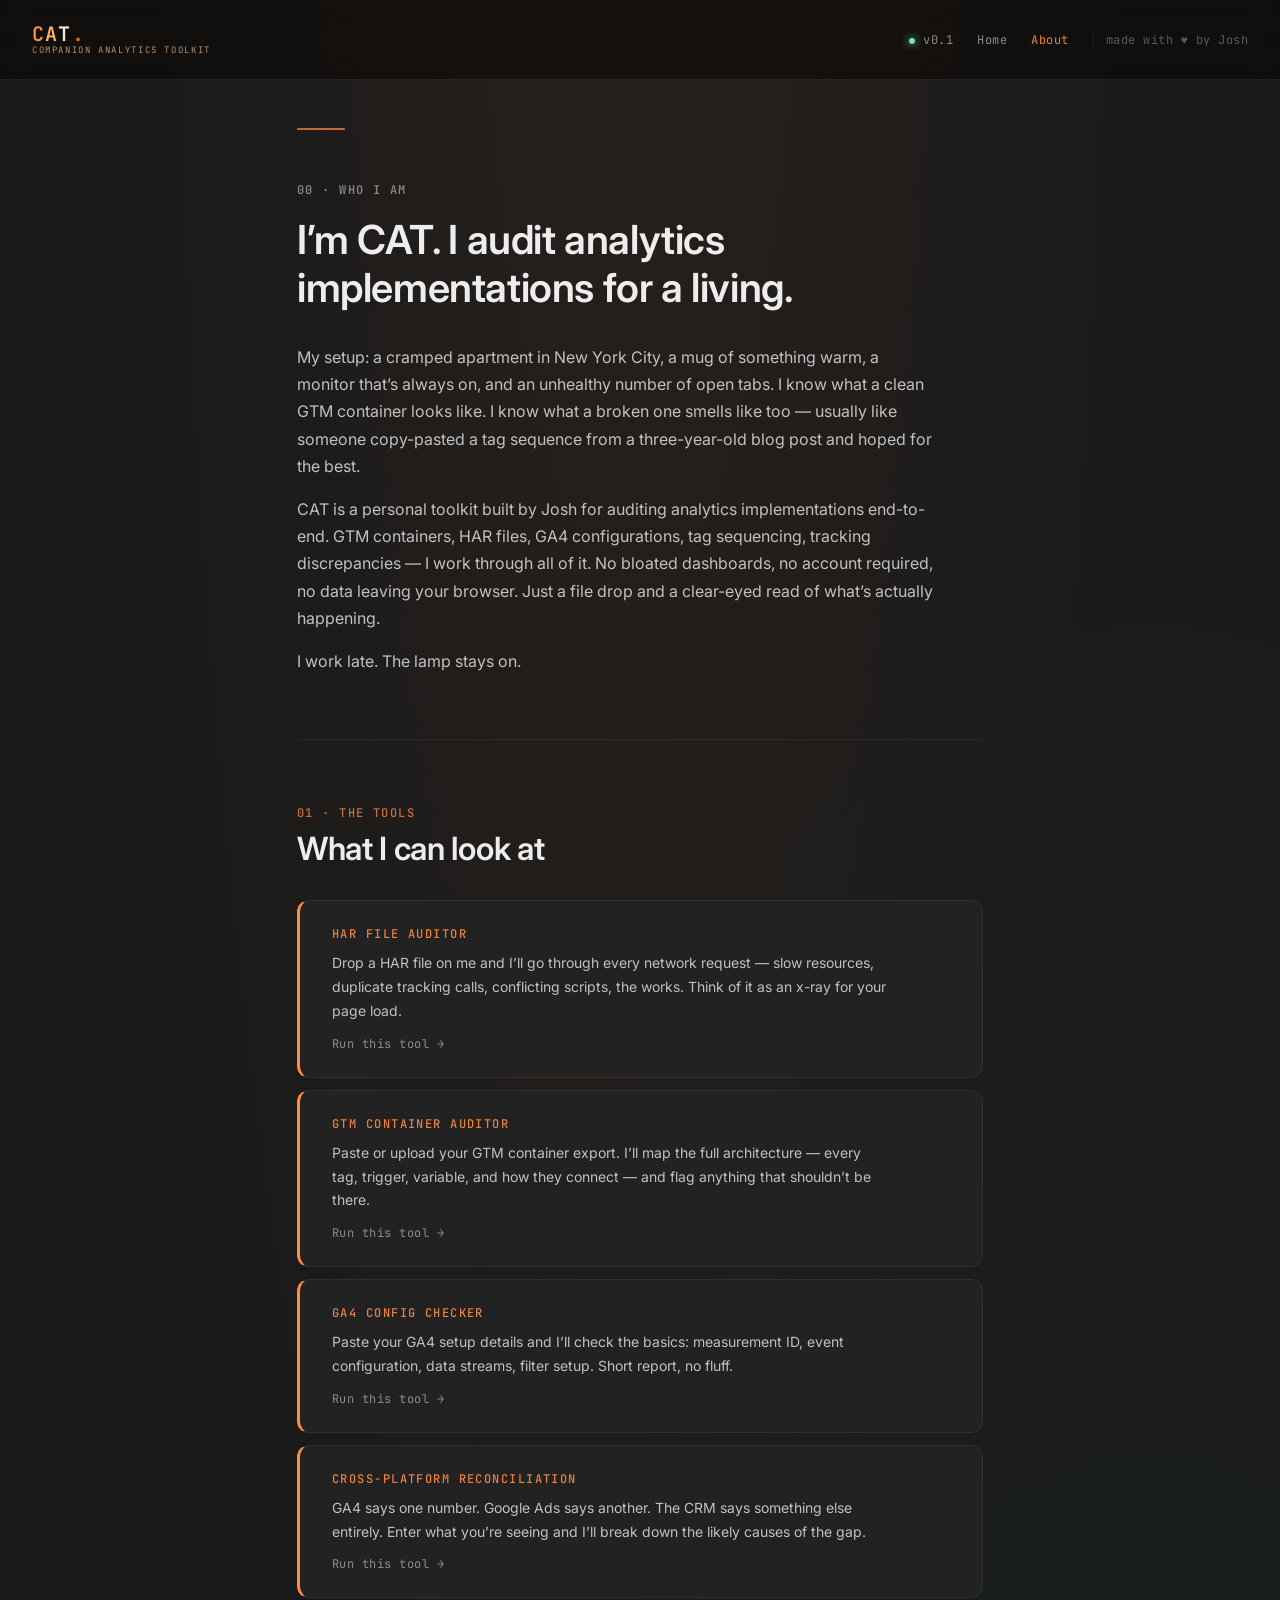
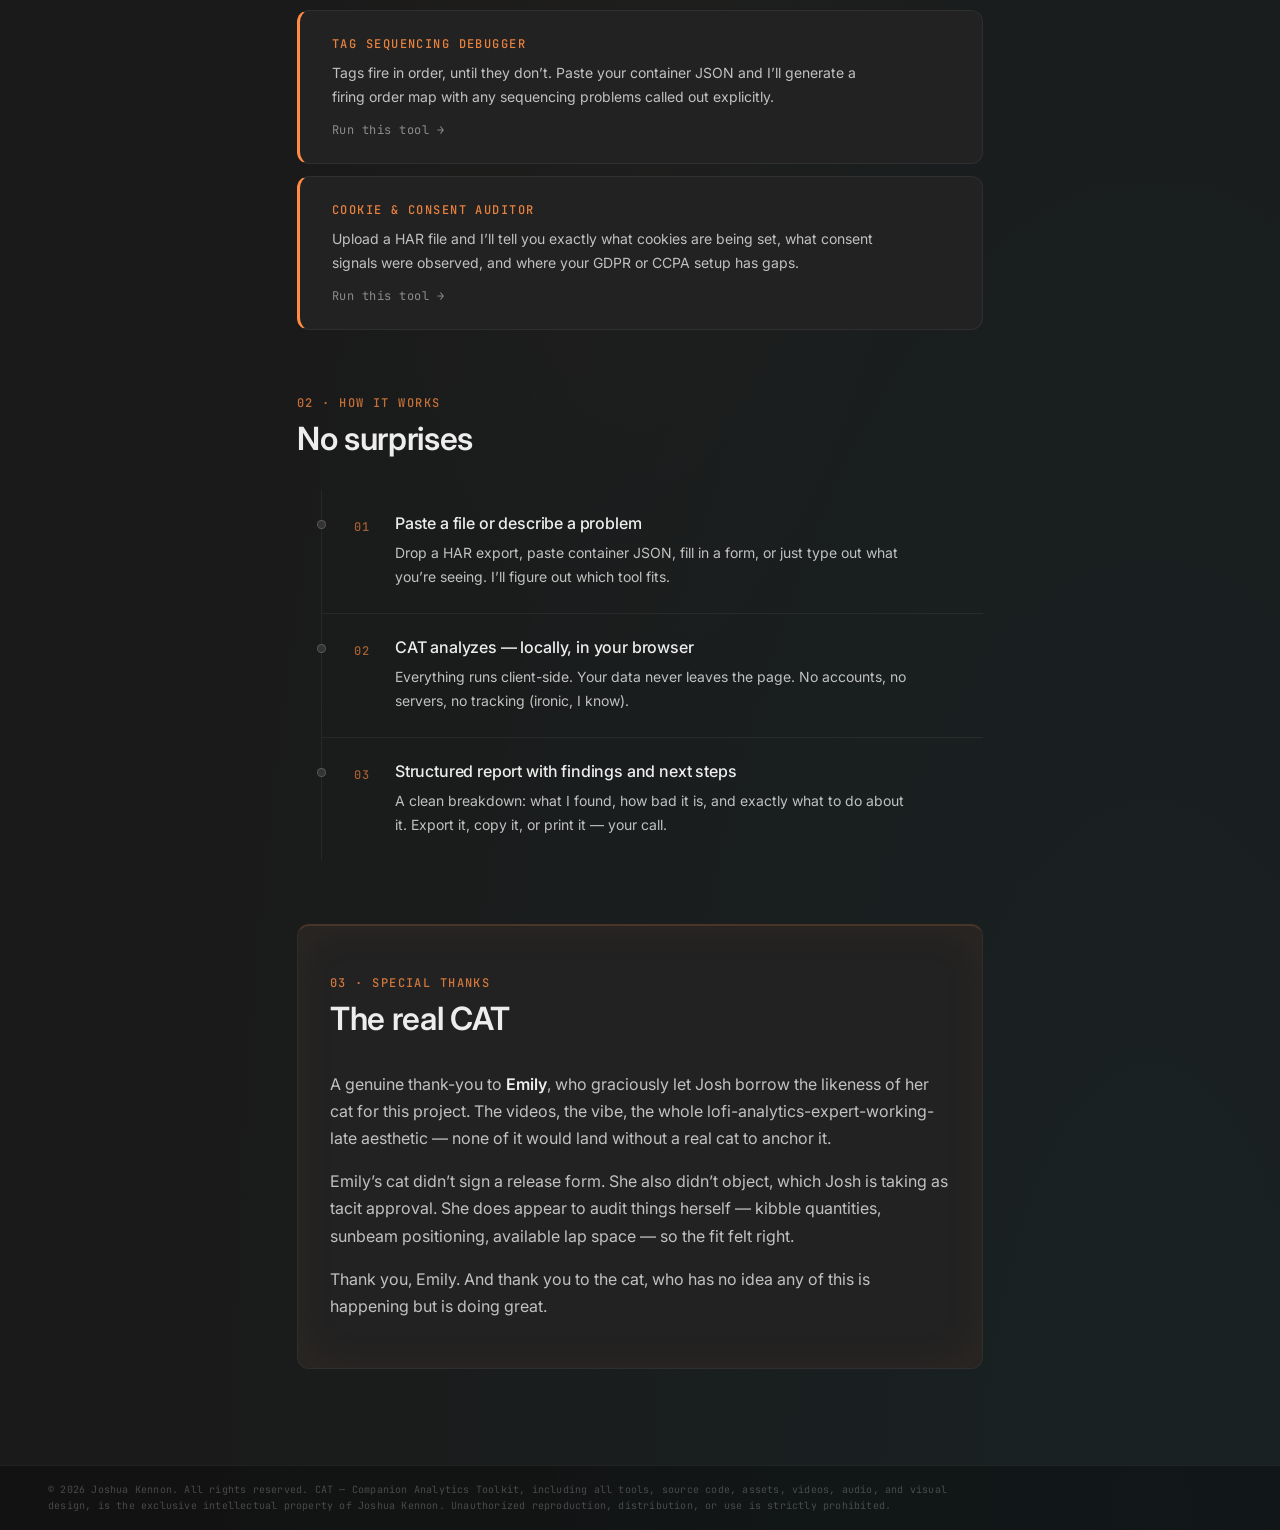
==== about.html @ 1ef6008b "Add about page + fix picture frame to pixel heart + For RK text - about.html: full about page with h" ====
<!doctype html>
<html lang="en">
  <head>
    <meta charset="utf-8" />
    <meta name="viewport" content="width=device-width, initial-scale=1" />
    <title>CAT — About</title>
    <meta
      name="description"
      content="CAT is a personal analytics toolkit built for auditing GTM containers, HAR files, GA4 setups, and tracking implementations. Lives in NYC. Works late."
    />
    <link rel="preconnect" href="https://fonts.googleapis.com" />
    <link rel="preconnect" href="https://fonts.gstatic.com" crossorigin />
    <link
      href="https://fonts.googleapis.com/css2?family=Inter:wght@400;500;600&family=JetBrains+Mono:wght@400;500&display=swap"
      rel="stylesheet"
    />
    <link rel="stylesheet" href="./styles/tokens.css" />
    <link rel="stylesheet" href="./styles/base.css" />
    <link rel="stylesheet" href="./styles/components.css" />
    <link rel="stylesheet" href="./styles/report.css" />
    <link rel="stylesheet" href="./styles/about.css" />
  </head>
  <body class="about-page">
    <div class="app-shell">
      <header class="app-header">
        <a href="./index.html" class="wordmark">
          <div class="wordmark__logo">
            <span class="wm-c">C</span><span class="wm-a">A</span><span class="wm-t">T</span><span class="wm-dot">.</span>
          </div>
          <div class="wordmark__tagline">Companion Analytics Toolkit</div>
        </a>
        <div class="header-meta">
          <span><span class="status-dot"></span>v0.1</span>
          <a href="./index.html" class="header-nav-link">Home</a>
          <span class="header-nav-link header-nav-link--active" aria-current="page">About</span>
          <span class="header-credit">made with ♥ by Josh</span>
        </div>
      </header>

      <div class="about-layout">
        <article class="about-article">

          <!-- ── Hero ──────────────────────────────────────────────────────── -->
          <section class="about-hero" aria-labelledby="about-hero-title">
            <div class="about-hero__eyebrow">
              <span class="eyebrow">00 · Who I Am</span>
            </div>
            <h1 class="about-hero__title" id="about-hero-title">
              I&rsquo;m CAT. I audit analytics<br class="about-hero__break" /> implementations for a living.
            </h1>
            <div class="about-hero__body">
              <p>
                My setup: a cramped apartment in New York City, a mug of something warm, a monitor that&rsquo;s always on, and an unhealthy number of open tabs. I know what a clean GTM container looks like. I know what a broken one smells like too — usually like someone copy-pasted a tag sequence from a three-year-old blog post and hoped for the best.
              </p>
              <p>
                CAT is a personal toolkit built by Josh for auditing analytics implementations end-to-end. GTM containers, HAR files, GA4 configurations, tag sequencing, tracking discrepancies — I work through all of it. No bloated dashboards, no account required, no data leaving your browser. Just a file drop and a clear-eyed read of what&rsquo;s actually happening.
              </p>
              <p>
                I work late. The lamp stays on.
              </p>
            </div>
          </section>

          <!-- ── Tools ─────────────────────────────────────────────────────── -->
          <section class="about-section" id="tools" aria-labelledby="tools-title">
            <header class="about-section__head">
              <span class="eyebrow">01 · The Tools</span>
              <h2 class="about-section__title" id="tools-title">What I can look at</h2>
            </header>

            <div class="tool-menu">

              <div class="tool-menu__item">
                <div class="tool-menu__item-label">
                  <span class="tool-menu__item-id eyebrow">HAR File Auditor</span>
                </div>
                <p class="tool-menu__item-desc">
                  Drop a HAR file on me and I&rsquo;ll go through every network request — slow resources, duplicate tracking calls, conflicting scripts, the works. Think of it as an x-ray for your page load.
                </p>
                <a href="./index.html" class="tool-menu__cta">Run this tool →</a>
              </div>

              <div class="tool-menu__item">
                <div class="tool-menu__item-label">
                  <span class="tool-menu__item-id eyebrow">GTM Container Auditor</span>
                </div>
                <p class="tool-menu__item-desc">
                  Paste or upload your GTM container export. I&rsquo;ll map the full architecture — every tag, trigger, variable, and how they connect — and flag anything that shouldn&rsquo;t be there.
                </p>
                <a href="./index.html" class="tool-menu__cta">Run this tool →</a>
              </div>

              <div class="tool-menu__item">
                <div class="tool-menu__item-label">
                  <span class="tool-menu__item-id eyebrow">GA4 Config Checker</span>
                </div>
                <p class="tool-menu__item-desc">
                  Paste your GA4 setup details and I&rsquo;ll check the basics: measurement ID, event configuration, data streams, filter setup. Short report, no fluff.
                </p>
                <a href="./index.html" class="tool-menu__cta">Run this tool →</a>
              </div>

              <div class="tool-menu__item">
                <div class="tool-menu__item-label">
                  <span class="tool-menu__item-id eyebrow">Cross-Platform Reconciliation</span>
                </div>
                <p class="tool-menu__item-desc">
                  GA4 says one number. Google Ads says another. The CRM says something else entirely. Enter what you&rsquo;re seeing and I&rsquo;ll break down the likely causes of the gap.
                </p>
                <a href="./index.html" class="tool-menu__cta">Run this tool →</a>
              </div>

              <div class="tool-menu__item">
                <div class="tool-menu__item-label">
                  <span class="tool-menu__item-id eyebrow">Tag Sequencing Debugger</span>
                </div>
                <p class="tool-menu__item-desc">
                  Tags fire in order, until they don&rsquo;t. Paste your container JSON and I&rsquo;ll generate a firing order map with any sequencing problems called out explicitly.
                </p>
                <a href="./index.html" class="tool-menu__cta">Run this tool →</a>
              </div>

              <div class="tool-menu__item">
                <div class="tool-menu__item-label">
                  <span class="tool-menu__item-id eyebrow">Cookie &amp; Consent Auditor</span>
                </div>
                <p class="tool-menu__item-desc">
                  Upload a HAR file and I&rsquo;ll tell you exactly what cookies are being set, what consent signals were observed, and where your GDPR or CCPA setup has gaps.
                </p>
                <a href="./index.html" class="tool-menu__cta">Run this tool →</a>
              </div>

            </div>
          </section>

          <!-- ── How It Works ───────────────────────────────────────────────── -->
          <section class="about-section" id="how-it-works" aria-labelledby="how-title">
            <header class="about-section__head">
              <span class="eyebrow">02 · How It Works</span>
              <h2 class="about-section__title" id="how-title">No surprises</h2>
            </header>

            <div class="how-steps">
              <div class="how-step">
                <span class="how-step__num eyebrow">01</span>
                <div class="how-step__content">
                  <h3 class="how-step__title">Paste a file or describe a problem</h3>
                  <p>Drop a HAR export, paste container JSON, fill in a form, or just type out what you&rsquo;re seeing. I&rsquo;ll figure out which tool fits.</p>
                </div>
              </div>
              <div class="how-step">
                <span class="how-step__num eyebrow">02</span>
                <div class="how-step__content">
                  <h3 class="how-step__title">CAT analyzes — locally, in your browser</h3>
                  <p>Everything runs client-side. Your data never leaves the page. No accounts, no servers, no tracking (ironic, I know).</p>
                </div>
              </div>
              <div class="how-step">
                <span class="how-step__num eyebrow">03</span>
                <div class="how-step__content">
                  <h3 class="how-step__title">Structured report with findings and next steps</h3>
                  <p>A clean breakdown: what I found, how bad it is, and exactly what to do about it. Export it, copy it, or print it — your call.</p>
                </div>
              </div>
            </div>
          </section>

          <!-- ── Special Thanks ─────────────────────────────────────────────── -->
          <section class="about-section about-section--thanks" id="thanks" aria-labelledby="thanks-title">
            <header class="about-section__head">
              <span class="eyebrow">03 · Special Thanks</span>
              <h2 class="about-section__title" id="thanks-title">The real CAT</h2>
            </header>

            <div class="thanks-body">
              <p>
                A genuine thank-you to <strong>Emily</strong>, who graciously let Josh borrow the likeness of her cat for this project. The videos, the vibe, the whole lofi-analytics-expert-working-late aesthetic — none of it would land without a real cat to anchor it.
              </p>
              <p>
                Emily&rsquo;s cat didn&rsquo;t sign a release form. She also didn&rsquo;t object, which Josh is taking as tacit approval. She does appear to audit things herself — kibble quantities, sunbeam positioning, available lap space — so the fit felt right.
              </p>
              <p>
                Thank you, Emily. And thank you to the cat, who has no idea any of this is happening but is doing great.
              </p>
            </div>
          </section>

        </article>
      </div>
    </div>

    <footer class="legal-footer">
      <p>&copy; 2026 Joshua Kennon. All rights reserved. CAT — Companion Analytics Toolkit, including all tools, source code, assets, videos, audio, and visual design, is the exclusive intellectual property of Joshua Kennon. Unauthorized reproduction, distribution, or use is strictly prohibited.</p>
    </footer>
  </body>
</html>
---- styles/tokens.css ----
/* CAT — Design Tokens
 * Dark, minimalist analytics surface. Orange + blue accent pair.
 * Inspired by Stray. Calm, confident, high contrast — never harsh.
 */

:root {
  /* --- Surfaces (dark foundation) --- */
  --surface-0: #121212;
  --surface-1: #1a1a1a;
  --surface-2: #222222;
  --surface-3: #2a2a2a;
  --surface-4: #333333;
  --surface-overlay: rgba(26, 26, 26, 0.92);

  /* --- Accents --- */
  --accent-orange: #ff8c42;
  --accent-orange-bright: #ffa500;
  --accent-orange-soft: rgba(255, 140, 66, 0.16);
  --accent-blue: #00d9ff;
  --accent-blue-soft: rgba(0, 217, 255, 0.16);
  --accent-purple: #9d4edd;
  --accent-brown: #8b6f47;
  --accent-brown-dark: #5a4a35;

  /* --- Text --- */
  --text-primary: #ededed;
  --text-secondary: #c1c1c1;
  --text-muted: #8b8b8b;
  --text-faint: #5a5a5a;
  --text-on-accent: #1a1a1a;

  /* --- Lines & borders --- */
  --border-subtle: rgba(255, 255, 255, 0.06);
  --border-default: rgba(255, 255, 255, 0.1);
  --border-strong: rgba(255, 255, 255, 0.18);
  --border-focus: var(--accent-blue);

  /* --- Status --- */
  --status-good: #6ee7a8;
  --status-warn: #ffb65c;
  --status-bad: #ff6b6b;
  --status-info: var(--accent-blue);

  /* --- Type --- */
  --font-mono: "JetBrains Mono", "Fira Code", ui-monospace, SFMono-Regular, Menlo, monospace;
  --font-sans: "Inter", -apple-system, BlinkMacSystemFont, "Segoe UI", Roboto, sans-serif;

  --fs-xs: 0.75rem;    /* 12px */
  --fs-sm: 0.875rem;   /* 14px */
  --fs-md: 1rem;       /* 16px */
  --fs-lg: 1.125rem;   /* 18px */
  --fs-xl: 1.5rem;     /* 24px */
  --fs-2xl: 2rem;      /* 32px */
  --fs-3xl: 2.5rem;    /* 40px */

  --lh-tight: 1.2;
  --lh-normal: 1.5;
  --lh-loose: 1.7;

  --fw-regular: 400;
  --fw-medium: 500;
  --fw-semibold: 600;

  --tracking-tight: -0.01em;
  --tracking-normal: 0;
  --tracking-wide: 0.04em;
  --tracking-caps: 0.12em;

  /* --- Spacing (4px baseline) --- */
  --space-1: 0.25rem;
  --space-2: 0.5rem;
  --space-3: 0.75rem;
  --space-4: 1rem;
  --space-5: 1.5rem;
  --space-6: 2rem;
  --space-7: 3rem;
  --space-8: 4rem;
  --space-9: 6rem;

  /* --- Radii --- */
  --radius-sm: 4px;
  --radius-md: 8px;
  --radius-lg: 12px;
  --radius-xl: 20px;
  --radius-pill: 999px;

  /* --- Shadows (soft, never harsh) --- */
  --shadow-sm: 0 1px 2px rgba(0, 0, 0, 0.4);
  --shadow-md: 0 4px 16px rgba(0, 0, 0, 0.35);
  --shadow-lg: 0 12px 40px rgba(0, 0, 0, 0.5);
  --shadow-glow-orange: 0 0 32px rgba(255, 140, 66, 0.25);
  --shadow-glow-blue: 0 0 32px rgba(0, 217, 255, 0.2);

  /* --- Motion --- */
  --ease-out: cubic-bezier(0.22, 1, 0.36, 1);
  --ease-in-out: cubic-bezier(0.65, 0, 0.35, 1);
  --ease-spring: cubic-bezier(0.34, 1.56, 0.64, 1);
  --dur-fast: 140ms;
  --dur-base: 240ms;
  --dur-slow: 480ms;
  --dur-cat-idle: 3200ms;
  --dur-cat-wag: 1400ms;

  /* --- Layout --- */
  --container-narrow: 640px;
  --container-default: 880px;
  --container-wide: 1120px;

  /* --- Z layers --- */
  --z-base: 1;
  --z-sticky: 40;
  --z-overlay: 80;
  --z-modal: 100;
}

@media (prefers-reduced-motion: reduce) {
  :root {
    --dur-fast: 0ms;
    --dur-base: 0ms;
    --dur-slow: 0ms;
  }
}
---- styles/base.css ----
/* CAT — Base styles
 * Reset + typography primitives on dark surface.
 */

*,
*::before,
*::after {
  box-sizing: border-box;
}

html,
body {
  margin: 0;
  padding: 0;
}

html {
  color-scheme: dark;
  -webkit-font-smoothing: antialiased;
  -moz-osx-font-smoothing: grayscale;
  text-rendering: optimizeLegibility;
}

body {
  min-height: 100vh;
  background: radial-gradient(
      ellipse at 50% -10%,
      rgba(255, 140, 66, 0.06),
      transparent 55%
    ),
    radial-gradient(
      ellipse at 90% 100%,
      rgba(0, 217, 255, 0.04),
      transparent 60%
    ),
    var(--surface-1);
  color: var(--text-secondary);
  font-family: var(--font-sans);
  font-size: var(--fs-md);
  line-height: var(--lh-normal);
  overflow-x: hidden;
}

h1,
h2,
h3,
h4 {
  margin: 0;
  color: var(--text-primary);
  font-family: var(--font-sans);
  font-weight: var(--fw-semibold);
  letter-spacing: var(--tracking-tight);
  line-height: var(--lh-tight);
}

h1 {
  font-size: var(--fs-3xl);
}
h2 {
  font-size: var(--fs-2xl);
}
h3 {
  font-size: var(--fs-xl);
}
h4 {
  font-size: var(--fs-lg);
}

p {
  margin: 0;
  line-height: var(--lh-loose);
}

code,
pre,
kbd,
samp {
  font-family: var(--font-mono);
  font-size: 0.95em;
}

a {
  color: var(--accent-blue);
  text-decoration: none;
  transition: color var(--dur-fast) var(--ease-out);
}

a:hover {
  color: var(--accent-orange);
}

button {
  font-family: inherit;
  cursor: pointer;
}

/* Focus ring — calm, never harsh */
:focus-visible {
  outline: 2px solid var(--accent-blue);
  outline-offset: 2px;
  border-radius: var(--radius-sm);
}

/* Utility: caps label used throughout the system */
.eyebrow {
  font-family: var(--font-mono);
  font-size: var(--fs-xs);
  font-weight: var(--fw-medium);
  letter-spacing: var(--tracking-caps);
  text-transform: uppercase;
  color: var(--text-muted);
}

.mono {
  font-family: var(--font-mono);
}

.muted {
  color: var(--text-muted);
}

.sr-only {
  position: absolute;
  width: 1px;
  height: 1px;
  padding: 0;
  margin: -1px;
  overflow: hidden;
  clip: rect(0, 0, 0, 0);
  white-space: nowrap;
  border: 0;
}
---- styles/components.css ----
/* CAT — Components
 * Input, button, dropdown, chip, cat container.
 */

/* ---------- App shell ---------- */
.app-shell {
  height: 100vh;
  overflow: hidden;
  display: flex;
  flex-direction: column;
}

.app-header {
  display: flex;
  align-items: center;
  justify-content: space-between;
  padding: var(--space-5) var(--space-6);
  border-bottom: 1px solid rgba(255, 255, 255, 0.08);
  /* Transparent so the scene bleeds through — Pixar cinema feel */
  background: rgba(6, 3, 1, 0.45);
  backdrop-filter: blur(12px);
  -webkit-backdrop-filter: blur(12px);
  position: relative;
  z-index: 10;
}

.app-header .wordmark {
  display: flex;
  flex-direction: column;
  gap: 2px;
}

.wordmark__logo {
  font-family: var(--font-mono);
  font-size: 1.25rem;
  font-weight: 600;
  letter-spacing: 0.06em;
  line-height: 1;
}

.wm-c  { color: #ff8c42; }
.wm-a  { color: #ffb060; }
.wm-t  { color: #f0e8d8; }
.wm-dot { color: #ff5a1a; }

.wordmark__tagline {
  font-family: var(--font-mono);
  font-size: 9px;
  letter-spacing: 0.18em;
  text-transform: uppercase;
  color: rgba(255, 200, 140, 0.70);
  line-height: 1;
}

.app-header .header-meta {
  display: flex;
  gap: var(--space-5);
  font-family: var(--font-mono);
  font-size: var(--fs-xs);
  color: var(--text-muted);
  letter-spacing: var(--tracking-wide);
}

.app-header .status-dot {
  display: inline-block;
  width: 6px;
  height: 6px;
  border-radius: 50%;
  background: var(--status-good);
  margin-right: var(--space-2);
  box-shadow: 0 0 8px var(--status-good);
}

.header-credit {
  color: var(--text-muted);
  opacity: 0.6;
  font-size: var(--fs-xs);
  font-family: var(--font-mono);
  letter-spacing: var(--tracking-wide);
  padding-left: var(--space-3);
  border-left: 1px solid rgba(255,255,255,0.1);
}

/* Subtle nav link used in header-meta (e.g. About) */
.header-nav-link {
  font-family: var(--font-mono);
  font-size: var(--fs-xs);
  color: var(--text-muted);
  letter-spacing: var(--tracking-wide);
  text-decoration: none;
  transition: color var(--dur-fast) var(--ease-out);
}

.header-nav-link:hover {
  color: var(--text-primary);
}

.header-nav-link--active {
  color: var(--accent-orange);
  opacity: 0.9;
}

.legal-footer {
  padding: var(--space-4) var(--space-7);
  border-top: 1px solid rgba(255,255,255,0.06);
  background: rgba(0,0,0,0.3);
}

.legal-footer p {
  font-family: var(--font-mono);
  font-size: 10px;
  color: var(--text-muted);
  opacity: 0.45;
  line-height: 1.6;
  max-width: 900px;
  letter-spacing: 0.02em;
}

/* ---------- Homepage hero ---------- */
.hero {
  flex: 1;
  position: relative;
  /* Scene fills remaining viewport — no max-height cap */
  min-height: 480px;
  display: flex;
  flex-direction: column;
  align-items: center;
  justify-content: flex-end;
  padding-bottom: var(--space-7);
  isolation: isolate;
  /* Pull scene up behind the transparent header */
  margin-top: -1px;
}

/* Cat: mix-blend-mode:screen on the container composites the whole group (video on black)
 * against the scene below — black pixels disappear, cat colors show through naturally.
 * z-index:1 keeps the cat above the SVG scene (z-index:-1) but below the monitor face
 * (z-index:2) and monitor UI (z-index:3), ensuring the UI always wins pointer events. */
.hero__cat {
  position: absolute;
  z-index: 1;
  overflow: hidden;
  background: transparent;
  mix-blend-mode: screen;
  transition: transform 0.45s cubic-bezier(0.34, 1.04, 0.64, 1);
}

.hero__cat.cat-stage--peeking {
  transform: rotate(18deg) translateZ(0);
  transform-origin: center bottom;
}


/* Monitor face: solid overlay above cat, hides cat body behind bezel */
.hero__monitor-face {
  position: absolute;
  background: #13131a;
  border-radius: 20px;
  pointer-events: none;
  z-index: 2;
}

/* Monitor UI: absolute, positioned by JS over SVG monitor screen */
.hero__monitor-ui {
  position: absolute;
  z-index: 3;
  display: flex;
  flex-direction: column;
  gap: var(--space-2);
  padding: var(--space-3) var(--space-3) var(--space-2);
  overflow: visible;
  background: rgba(6, 6, 12, 0.92);
  border-radius: 8px;
  /* Screen-edge glow + subtle scanline character via top highlight */
  box-shadow:
    inset 0 0 0 1px rgba(0, 200, 255, 0.10),
    inset 0 1px 0 rgba(255, 255, 255, 0.06),
    inset 0 -1px 0 rgba(0, 0, 0, 0.4),
    0 0 40px rgba(0, 180, 255, 0.08);
}

/* Monitor header bar (CAT. wordmark + status) */
.monitor-header {
  display: flex;
  align-items: center;
  justify-content: space-between;
  padding-bottom: var(--space-2);
  border-bottom: 1px solid rgba(255, 255, 255, 0.06);
  flex-shrink: 0;
}

.monitor-wordmark {
  font-family: var(--font-mono);
  font-size: var(--fs-xs);
  letter-spacing: var(--tracking-caps);
  text-transform: uppercase;
  color: var(--text-primary);
  font-weight: var(--fw-medium);
}

.monitor-wordmark span {
  color: var(--accent-orange);
}

.monitor-status {
  font-family: var(--font-mono);
  font-size: 10px;
  color: var(--text-muted);
  letter-spacing: var(--tracking-wide);
  display: flex;
  align-items: center;
}

/* Monitor prompt — terminal mono aesthetic */
.monitor-prompt {
  font-family: var(--font-mono);
  font-size: var(--fs-sm);
  font-weight: var(--fw-medium);
  color: var(--text-secondary);
  letter-spacing: -0.01em;
  flex-shrink: 0;
  line-height: 1.3;
}

/* Blinking cursor after the prompt */
.monitor-prompt::after {
  content: "_";
  color: var(--accent-orange);
  opacity: 1;
  animation: cursor-blink 1.1s step-end infinite;
}

@keyframes cursor-blink {
  0%, 100% { opacity: 1; }
  50%       { opacity: 0; }
}

/* Composer scaled for monitor screen */
.monitor-composer {
  flex: 1;
  display: flex;
  flex-direction: column;
  gap: var(--space-2);
  min-height: 0;
  width: 100%;
}

.monitor-composer .composer__row {
  padding: var(--space-1) var(--space-2);
  gap: var(--space-2);
}

.monitor-composer .composer__input {
  font-size: var(--fs-xs);
  padding: var(--space-2) var(--space-3);
  min-height: 32px;
  max-height: 80px;
}

.monitor-composer .composer__submit {
  padding: 0 var(--space-3);
  font-size: 10px;
}

.monitor-composer .tool-select__trigger {
  font-size: 10px;
  padding: var(--space-1) var(--space-3);
}

.monitor-composer .tool-select__menu {
  min-width: 200px;
  max-height: 220px;
  overflow-y: auto;
}

.monitor-composer .tool-select__option {
  padding: 5px var(--space-2);
  gap: 1px;
}

.monitor-composer .tool-select__option-name {
  font-size: 10px;
}

.monitor-composer .tool-select__option-desc {
  font-size: 9px;
  white-space: nowrap;
  overflow: hidden;
  text-overflow: ellipsis;
  max-width: 240px;
}

/* Suggestions inside the monitor screen */
.monitor-suggestions {
  justify-content: flex-start;
  gap: var(--space-1);
  flex-wrap: wrap;
  max-width: 100%;
}

.monitor-suggestions .suggestions__label {
  font-size: 10px;
  text-align: left;
  margin-bottom: 0;
  width: 100%;
}

.monitor-suggestions .chip {
  font-size: 10px;
  padding: 3px var(--space-3);
  border-radius: var(--radius-pill);
}

.hero__subtext {
  color: var(--text-muted);
  font-size: var(--fs-sm);
  max-width: 48ch;
}

/* ---------- Composer (input + dropdown) ---------- */
.composer {
  width: min(100%, var(--container-default));
  display: flex;
  flex-direction: column;
  gap: var(--space-3);
}

.composer__row {
  display: flex;
  align-items: stretch;
  gap: var(--space-3);
  background: var(--surface-2);
  border: 1px solid var(--border-default);
  border-radius: var(--radius-lg);
  padding: var(--space-2);
  transition: border-color var(--dur-base) var(--ease-out),
    box-shadow var(--dur-base) var(--ease-out);
}

.composer__row:focus-within {
  border-color: var(--accent-blue);
  box-shadow: var(--shadow-glow-blue);
}

.composer__input {
  flex: 1;
  background: transparent;
  border: 0;
  color: var(--text-primary);
  font-family: var(--font-sans);
  font-size: var(--fs-md);
  padding: var(--space-3) var(--space-4);
  resize: none;
  line-height: var(--lh-normal);
  min-height: 48px;
  max-height: 240px;
}

.composer__input:focus {
  outline: none;
}

.composer__input::placeholder {
  color: var(--text-faint);
}

.composer__submit {
  background: var(--accent-orange);
  color: var(--text-on-accent);
  border: 0;
  border-radius: var(--radius-md);
  padding: 0 var(--space-5);
  font-family: var(--font-mono);
  font-weight: var(--fw-medium);
  font-size: var(--fs-sm);
  letter-spacing: var(--tracking-wide);
  text-transform: uppercase;
  transition: transform var(--dur-fast) var(--ease-spring),
    background var(--dur-fast) var(--ease-out),
    box-shadow var(--dur-fast) var(--ease-out);
  display: inline-flex;
  align-items: center;
  gap: var(--space-2);
}

.composer__submit:hover {
  background: var(--accent-orange-bright);
  box-shadow: var(--shadow-glow-orange);
}

.composer__submit:active {
  transform: scale(0.97);
}

.composer__submit[disabled] {
  opacity: 0.4;
  cursor: not-allowed;
}

.composer__submit-arrow {
  display: inline-block;
  transition: transform var(--dur-fast) var(--ease-out);
}

.composer__submit:hover .composer__submit-arrow {
  transform: translateX(2px);
}

/* Dropdown */
.tool-select {
  position: relative;
  align-self: flex-start;
}

.tool-select__trigger {
  display: inline-flex;
  align-items: center;
  gap: var(--space-2);
  background: var(--surface-2);
  border: 1px solid var(--border-default);
  color: var(--text-secondary);
  font-family: var(--font-mono);
  font-size: var(--fs-xs);
  letter-spacing: var(--tracking-wide);
  text-transform: uppercase;
  padding: var(--space-2) var(--space-4);
  border-radius: var(--radius-pill);
  cursor: pointer;
  transition: border-color var(--dur-fast) var(--ease-out),
    color var(--dur-fast) var(--ease-out);
}

.tool-select__trigger:hover {
  border-color: var(--border-strong);
  color: var(--text-primary);
}

.tool-select__trigger[aria-expanded="true"] {
  border-color: var(--accent-blue);
  color: var(--text-primary);
}

.tool-select__caret {
  width: 10px;
  height: 10px;
  transition: transform var(--dur-base) var(--ease-out);
}

.tool-select__trigger[aria-expanded="true"] .tool-select__caret {
  transform: rotate(180deg);
}

.tool-select__menu {
  position: absolute;
  top: calc(100% + var(--space-2));
  left: 0;
  min-width: 280px;
  background: var(--surface-3);
  border: 1px solid var(--border-default);
  border-radius: var(--radius-md);
  box-shadow: var(--shadow-lg);
  padding: var(--space-2);
  z-index: var(--z-overlay);
  opacity: 0;
  transform: translateY(-4px);
  pointer-events: none;
  transition: opacity var(--dur-fast) var(--ease-out),
    transform var(--dur-fast) var(--ease-out);
}

.tool-select__menu[data-open="true"] {
  opacity: 1;
  transform: translateY(0);
  pointer-events: auto;
}

.tool-select__option {
  display: flex;
  flex-direction: column;
  gap: 2px;
  padding: var(--space-3) var(--space-3);
  border-radius: var(--radius-sm);
  cursor: pointer;
  color: var(--text-secondary);
}

.tool-select__option:hover,
.tool-select__option[aria-selected="true"] {
  background: var(--accent-orange-soft);
  color: var(--text-primary);
}

.tool-select__option:focus-visible {
  outline: 2px solid var(--accent-blue);
  outline-offset: -2px;
  background: var(--accent-blue-soft);
  color: var(--text-primary);
}

.tool-select__option-name {
  font-family: var(--font-mono);
  font-size: var(--fs-sm);
  letter-spacing: var(--tracking-wide);
}

.tool-select__option-desc {
  font-size: var(--fs-xs);
  color: var(--text-muted);
}

/* ---------- Suggestion chips ---------- */
.suggestions {
  display: flex;
  flex-wrap: wrap;
  gap: var(--space-2);
  justify-content: center;
  max-width: var(--container-default);
}

.suggestions__label {
  width: 100%;
  text-align: center;
  margin-bottom: var(--space-2);
}

.chip {
  background: transparent;
  border: 1px solid var(--border-default);
  color: var(--text-secondary);
  border-radius: var(--radius-pill);
  padding: var(--space-2) var(--space-4);
  font-family: var(--font-sans);
  font-size: var(--fs-sm);
  transition: border-color var(--dur-fast) var(--ease-out),
    background var(--dur-fast) var(--ease-out),
    color var(--dur-fast) var(--ease-out);
}

.chip:hover {
  border-color: var(--accent-orange);
  color: var(--text-primary);
  background: var(--accent-orange-soft);
}

/* ---------- Cat container ---------- */
.cat-stage {
  display: grid;
  place-items: center;
  filter: drop-shadow(0 10px 24px rgba(0, 0, 0, 0.4));
  overflow: hidden;
}

.cat-stage[data-state="idle"] svg {
  animation: cat-breathe var(--dur-cat-idle) var(--ease-in-out) infinite;
}

.cat-stage[data-state="active"] svg {
  animation: cat-pace 900ms var(--ease-in-out) infinite;
}

.cat-stage[data-state="celebratory"] svg {
  animation: cat-jump 700ms var(--ease-spring) infinite;
}

.cat-stage .cat-stage__asset {
  width: 100%;
  height: 100%;
  border: 0;
  object-fit: contain;
}

.cat-stage .cat-stage__asset--video {
  object-fit: cover;
  /* Clip bottom 14% to hide Veo watermark baked into the frame */
  clip-path: inset(0 0 14% 0);
}

/* ---------- CAT debug panel ---------- */
.cat-debug-panel {
  position: fixed;
  right: var(--space-4);
  bottom: var(--space-4);
  width: min(380px, calc(100vw - var(--space-6)));
  background: var(--surface-overlay);
  border: 1px solid var(--border-default);
  border-radius: var(--radius-lg);
  box-shadow: var(--shadow-lg);
  z-index: var(--z-overlay);
  backdrop-filter: blur(10px);
}

.cat-debug-panel__head {
  display: flex;
  align-items: center;
  justify-content: space-between;
  gap: var(--space-3);
  padding: var(--space-3) var(--space-4);
  border-bottom: 1px solid var(--border-subtle);
}

.cat-debug-panel__title {
  font-family: var(--font-mono);
  font-size: var(--fs-xs);
  letter-spacing: var(--tracking-caps);
  text-transform: uppercase;
  color: var(--text-primary);
}

.cat-debug-panel__controls {
  display: flex;
  gap: var(--space-2);
}

.cat-debug-panel__btn {
  border: 1px solid var(--border-default);
  background: var(--surface-2);
  color: var(--text-secondary);
  border-radius: var(--radius-sm);
  padding: var(--space-1) var(--space-2);
  font-family: var(--font-mono);
  font-size: var(--fs-xs);
  letter-spacing: var(--tracking-wide);
  text-transform: uppercase;
}

.cat-debug-panel__btn:hover {
  border-color: var(--accent-blue);
  color: var(--text-primary);
}

.cat-debug-panel__body {
  padding: var(--space-4);
  display: grid;
  gap: var(--space-3);
}

.cat-debug-panel[data-collapsed="true"] .cat-debug-panel__body {
  display: none;
}

.cat-debug-panel__row {
  display: grid;
  gap: var(--space-2);
}

.cat-debug-panel__label {
  font-family: var(--font-mono);
  font-size: var(--fs-xs);
  letter-spacing: var(--tracking-wide);
  text-transform: uppercase;
  color: var(--text-muted);
}

.cat-debug-panel__input,
.cat-debug-panel__select {
  width: 100%;
  background: var(--surface-1);
  border: 1px solid var(--border-default);
  border-radius: var(--radius-sm);
  color: var(--text-primary);
  font-family: var(--font-sans);
  font-size: var(--fs-sm);
  padding: var(--space-2) var(--space-3);
}

.cat-debug-panel__input::placeholder {
  color: var(--text-faint);
}

.cat-debug-panel__actions {
  display: flex;
  gap: var(--space-2);
  flex-wrap: wrap;
}

.cat-debug-panel__status {
  font-size: var(--fs-xs);
  color: var(--text-muted);
  line-height: var(--lh-normal);
}

@keyframes cat-breathe {
  0%, 100% {
    transform: translateY(0) scale(1);
  }
  50% {
    transform: translateY(-2px) scale(1.012);
  }
}

@keyframes cat-pace {
  0%, 100% {
    transform: translateX(-4px);
  }
  50% {
    transform: translateX(4px);
  }
}

@keyframes cat-jump {
  0%, 100% {
    transform: translateY(0) rotate(-2deg);
  }
  50% {
    transform: translateY(-12px) rotate(2deg);
  }
}

/* ───── Tool result panel ───── */
.tool-result {
  display: none;
  max-width: var(--container-wide);
  margin: 0 auto;
  padding: var(--space-6) var(--space-5) var(--space-9);
}

.tool-result--visible {
  display: block;
}

.tool-result__banner {
  display: flex;
  align-items: center;
  gap: var(--space-4);
  padding: var(--space-4) var(--space-5);
  border-left: 3px solid;
  margin-bottom: var(--space-6);
  background: var(--surface-2);
  border-radius: 0 var(--radius-md) var(--radius-md) 0;
}

.tool-result__status {
  font-family: var(--font-mono);
  font-size: var(--fs-xs);
  letter-spacing: var(--tracking-wide);
}

.tool-result__tool-name {
  flex: 1;
  font-size: var(--fs-sm);
  color: var(--text-muted);
}

.tool-result__actions {
  display: flex;
  gap: var(--space-2);
}

.tool-result__section {
  margin-bottom: var(--space-7);
}

.tool-result__heading {
  font-family: var(--font-mono);
  font-size: var(--fs-xs);
  color: var(--text-muted);
  text-transform: uppercase;
  letter-spacing: var(--tracking-caps);
  margin-bottom: var(--space-4);
  display: flex;
  align-items: center;
  gap: var(--space-2);
}

.tool-result__count {
  background: rgba(255, 255, 255, 0.08);
  padding: 2px 8px;
  border-radius: var(--radius-pill);
  font-size: var(--fs-xs);
}

/* Issue cards */
.tool-result__issue {
  padding: var(--space-4);
  border-left: 3px solid;
  background: var(--surface-2);
  margin-bottom: var(--space-3);
  border-radius: 0 var(--radius-md) var(--radius-md) 0;
}

.tool-result__issue-header {
  display: flex;
  align-items: center;
  gap: var(--space-3);
  margin-bottom: var(--space-2);
}

.tool-result__issue-severity {
  font-family: var(--font-mono);
  font-size: var(--fs-xs);
}

.tool-result__issue-category {
  font-size: var(--fs-xs);
  color: var(--text-muted);
  background: rgba(255, 255, 255, 0.06);
  padding: 2px 8px;
  border-radius: var(--radius-sm);
}

.tool-result__issue-title {
  font-size: var(--fs-md);
  font-weight: var(--fw-medium);
  margin: 0 0 var(--space-2);
}

.tool-result__issue-detail {
  font-size: var(--fs-sm);
  color: var(--text-muted);
  font-family: var(--font-mono);
  margin: 0 0 var(--space-3);
}

.tool-result__issue-fix {
  font-size: var(--fs-sm);
  color: var(--text-secondary);
  border-top: 1px solid var(--border-subtle);
  padding-top: var(--space-3);
  margin-top: var(--space-3);
}

.tool-result__fix-label {
  color: var(--accent-orange);
  font-weight: var(--fw-semibold);
}

.tool-result__copy-btn {
  margin-left: auto;
  background: transparent;
  border: none;
  color: var(--text-muted);
  cursor: pointer;
  font-size: var(--fs-sm);
  padding: 2px 6px;
  transition: color var(--dur-fast) var(--ease-out);
}

.tool-result__copy-btn:hover {
  color: var(--text-primary);
}

/* Summary card */
.tool-result__card {
  background: var(--surface-2);
  border: 1px solid var(--border-subtle);
  border-radius: var(--radius-lg);
  padding: var(--space-5);
  margin-bottom: var(--space-5);
}

.tool-result__card-title {
  font-family: var(--font-mono);
  font-size: var(--fs-xs);
  color: var(--text-muted);
  text-transform: uppercase;
  letter-spacing: var(--tracking-caps);
  margin: 0 0 var(--space-4);
}

.tool-result__summary-grid {
  display: grid;
  grid-template-columns: repeat(auto-fill, minmax(180px, 1fr));
  gap: var(--space-3);
}

.tool-result__summary-item {
  padding: var(--space-3);
  background: var(--surface-1);
  border-radius: var(--radius-md);
}

.tool-result__summary-label {
  display: block;
  font-size: var(--fs-xs);
  color: var(--text-muted);
  margin-bottom: 4px;
}

.tool-result__summary-value {
  font-family: var(--font-mono);
  font-size: var(--fs-sm);
}

/* Architecture */
.tool-result__arch {
  display: grid;
  grid-template-columns: repeat(3, 1fr);
  gap: var(--space-4);
}

@media (max-width: 700px) {
  .tool-result__arch { grid-template-columns: 1fr; }
}

.tool-result__arch-section h4 {
  font-size: var(--fs-xs);
  color: var(--text-muted);
  margin: 0 0 var(--space-2);
}

.tool-result__arch-section ul {
  list-style: none;
  padding: 0;
  margin: 0;
}

.tool-result__arch-section li {
  font-size: var(--fs-xs);
  font-family: var(--font-mono);
  padding: 3px 0;
  border-bottom: 1px solid var(--border-subtle);
}

.tool-result__arch-section li.paused { opacity: 0.45; }

.tool-result__tag-type {
  color: var(--text-muted);
  margin-left: 6px;
}

/* Recommendations */
.tool-result__rec-list {
  padding-left: var(--space-5);
  display: flex;
  flex-direction: column;
  gap: var(--space-3);
}

.tool-result__rec-item {
  font-size: var(--fs-sm);
  color: var(--text-secondary);
  line-height: 1.6;
}

/* Sequence map */
.tool-result__seq-list {
  list-style: none;
  padding: 0;
}

.tool-result__seq-item {
  font-family: var(--font-mono);
  font-size: var(--fs-sm);
  padding: var(--space-2) 0;
  border-bottom: 1px solid var(--border-subtle);
}

/* Pass state */
.tool-result__pass {
  color: var(--status-good);
  font-family: var(--font-mono);
  font-size: var(--fs-sm);
  padding: var(--space-6);
  text-align: center;
}

/* ===== iPod Player ===== */
.ipod {
  position: fixed;
  z-index: 9500;
  display: none;
  user-select: none;
}

.ipod__body {
  width: 220px;
  background: linear-gradient(170deg, #f0f0f0 0%, #d8d8d8 55%, #c0c0c0 100%);
  border-radius: 26px;
  box-shadow:
    0 0 0 1.5px rgba(255,255,255,0.85) inset,
    0 0 0 2px rgba(0,0,0,0.2),
    0 16px 48px rgba(0,0,0,0.6),
    0 4px 10px rgba(0,0,0,0.35);
  padding: 14px 16px 18px;
  display: flex;
  flex-direction: column;
  gap: 12px;
  cursor: grab;
}
.ipod__body:active { cursor: grabbing; }

.ipod__top-bar {
  display: flex;
  align-items: center;
  justify-content: space-between;
}

.ipod__brand {
  font-family: 'Inter', sans-serif;
  font-size: 11px;
  font-weight: 700;
  color: #444;
  letter-spacing: 0.05em;
}

.ipod__close {
  background: rgba(0,0,0,0.1);
  border: none;
  border-radius: 50%;
  width: 20px;
  height: 20px;
  font-size: 11px;
  cursor: pointer;
  color: #555;
  display: flex;
  align-items: center;
  justify-content: center;
  line-height: 1;
}
.ipod__close:hover { background: rgba(0,0,0,0.18); color: #111; }

.ipod__screen-bezel {
  background: #0d0d0d;
  border-radius: 8px;
  padding: 3px;
  box-shadow: inset 0 2px 8px rgba(0,0,0,0.8);
}

.ipod__screen {
  background: linear-gradient(180deg, #0a1830 0%, #0c1e40 100%);
  border-radius: 6px;
  padding: 10px 12px 8px;
  min-height: 72px;
  display: flex;
  flex-direction: column;
}

.ipod__now-playing {
  font-family: 'JetBrains Mono', monospace;
  font-size: 7px;
  letter-spacing: 0.18em;
  color: #3a5a9a;
  margin-bottom: 4px;
}

.ipod__track-name {
  font-family: 'Inter', sans-serif;
  font-size: 13px;
  font-weight: 700;
  color: #ddeaff;
  white-space: nowrap;
  overflow: hidden;
  text-overflow: ellipsis;
  line-height: 1.2;
}

.ipod__artist {
  font-family: 'Inter', sans-serif;
  font-size: 9px;
  color: #5070b0;
  margin-top: 2px;
}

.ipod__progress-row {
  display: flex;
  align-items: center;
  gap: 8px;
  margin-top: auto;
  padding-top: 8px;
}

.ipod__progress-bar {
  flex: 1;
  height: 2px;
  background: #182848;
  border-radius: 1px;
  overflow: hidden;
}

.ipod__progress-fill {
  height: 100%;
  width: 0%;
  background: #ff8c42;
  border-radius: 1px;
  transition: width 0.5s linear;
}

.ipod__time {
  font-family: 'JetBrains Mono', monospace;
  font-size: 8px;
  color: #4060a0;
  min-width: 28px;
  text-align: right;
}

/* Click wheel */
.ipod__wheel-outer {
  position: relative;
  width: 144px;
  height: 144px;
  margin: 0 auto;
}

.ipod__wheel-ring {
  width: 100%;
  height: 100%;
  border-radius: 50%;
  background: radial-gradient(circle at 38% 32%, #cacaca, #9e9e9e 60%, #888 100%);
  box-shadow:
    0 0 0 2px rgba(255,255,255,0.6) inset,
    0 4px 12px rgba(0,0,0,0.45);
  position: relative;
}

.ipod__btn {
  position: absolute;
  background: none;
  border: none;
  font-size: 12px;
  color: #3a3a3a;
  cursor: pointer;
  font-weight: 700;
  width: 36px;
  height: 36px;
  display: flex;
  align-items: center;
  justify-content: center;
  border-radius: 50%;
  transition: color 0.1s, background 0.1s;
  line-height: 1;
  padding: 0;
}
.ipod__btn:hover { color: #000; background: rgba(255,255,255,0.25); }

/* Vol+ top, Next right, Vol- bottom, Prev left */
.ipod__btn--vol-up   { top: 4px;    left: 50%; transform: translateX(-50%); }
.ipod__btn--next     { right: 4px;  top: 50%;  transform: translateY(-50%); }
.ipod__btn--vol-down { bottom: 4px; left: 50%; transform: translateX(-50%); }
.ipod__btn--prev     { left: 4px;   top: 50%;  transform: translateY(-50%); }

.ipod__btn--vol-up:active   { transform: translateX(-50%) scale(0.85); }
.ipod__btn--next:active     { transform: translateY(-50%) scale(0.85); }
.ipod__btn--vol-down:active { transform: translateX(-50%) scale(0.85); }
.ipod__btn--prev:active     { transform: translateY(-50%) scale(0.85); }

/* Center button */
.ipod__center {
  position: absolute;
  top: 50%;
  left: 50%;
  transform: translate(-50%, -50%);
  width: 52px;
  height: 52px;
  border-radius: 50%;
  background: radial-gradient(circle at 38% 35%, #ebebeb, #c8c8c8 70%);
  box-shadow:
    0 0 0 1.5px rgba(255,255,255,0.7) inset,
    0 2px 8px rgba(0,0,0,0.35);
  border: none;
  font-size: 17px;
  cursor: pointer;
  color: #222;
  display: flex;
  align-items: center;
  justify-content: center;
  transition: background 0.1s;
}
.ipod__center:hover  { background: radial-gradient(circle at 38% 35%, #f8f8f8, #d8d8d8 70%); }
.ipod__center:active { transform: translate(-50%, -50%) scale(0.92); }

.ipod__credit {
  font-family: 'Inter', sans-serif;
  font-size: 7px;
  color: #a0a0a0;
  text-align: center;
  letter-spacing: 0.02em;
}
---- styles/report.css ----
/* CAT — Report view
 * Structured findings → recommendations → next steps. Lofi night aesthetic.
 * Matches the dark, warm, amber/orange-accented design of the home screen.
 */

/* ─── Report page shell override ─────────────────────────────────────────────
 * The shared .app-shell locks height/overflow for the homepage scene.
 * On the report page we need natural document scroll. */
.report-page .app-shell {
  height: auto;
  overflow: visible;
}

/* ─── Aside cat: mix-blend-mode so black video background disappears ──────── */
.aside-cat .cat-stage {
  mix-blend-mode: screen;
  background: transparent;
}
.aside-cat .cat-stage .cat-stage__asset--video {
  object-fit: cover;
  clip-path: inset(0 0 14% 0);
}

/* ─── Page layout ─────────────────────────────────────────────────────────── */
.report-layout {
  display: grid;
  grid-template-columns: 1fr;
  gap: var(--space-6);
  max-width: var(--container-wide);
  margin: 0 auto;
  padding: var(--space-7) var(--space-5) var(--space-9);
}

@media (min-width: 960px) {
  .report-layout {
    grid-template-columns: minmax(0, 1fr) 260px;
    gap: var(--space-7);
    align-items: start;
  }
}

/* ─── Report header ───────────────────────────────────────────────────────── */
.report-header {
  display: flex;
  flex-direction: column;
  gap: var(--space-4);
  padding-bottom: var(--space-6);
  margin-bottom: var(--space-2);
  border-bottom: 1px solid var(--border-subtle);
  /* Subtle orange top-bar — premium document feel */
  position: relative;
}

.report-header::before {
  content: "";
  position: absolute;
  top: calc(-1 * var(--space-7));
  left: 0;
  width: 48px;
  height: 2px;
  background: var(--accent-orange);
  border-radius: var(--radius-pill);
  opacity: 0.7;
}

.report-header__meta {
  display: flex;
  flex-wrap: wrap;
  gap: var(--space-2) var(--space-5);
  font-family: var(--font-mono);
  font-size: var(--fs-xs);
  color: var(--text-muted);
  letter-spacing: var(--tracking-wide);
  text-transform: uppercase;
}

/* Separate each meta item with a subtle divider */
.report-header__meta span + span {
  padding-left: var(--space-5);
  border-left: 1px solid var(--border-subtle);
}

.report-header__title {
  font-size: var(--fs-2xl);
  font-weight: var(--fw-semibold);
  letter-spacing: var(--tracking-tight);
  line-height: var(--lh-tight);
  color: var(--text-primary);
}

.report-header__summary {
  color: var(--text-secondary);
  font-size: var(--fs-md);
  line-height: var(--lh-loose);
  max-width: 68ch;
}

/* ─── Sections stack ──────────────────────────────────────────────────────── */
.report-sections {
  display: flex;
  flex-direction: column;
  gap: var(--space-5);
  margin-top: var(--space-5);
}

/* ─── Individual section card ─────────────────────────────────────────────── */
.report-section {
  background: var(--surface-2);
  border: 1px solid var(--border-subtle);
  border-radius: var(--radius-lg);
  padding: var(--space-6);
  transition: border-color var(--dur-base) var(--ease-out);
}

.report-section:hover {
  border-color: var(--border-default);
}

.report-section__head {
  display: flex;
  align-items: flex-start;
  justify-content: space-between;
  gap: var(--space-4);
  margin-bottom: var(--space-5);
  padding-bottom: var(--space-4);
  border-bottom: 1px solid var(--border-subtle);
  flex-wrap: wrap;
}

.report-section__title-group {
  display: flex;
  flex-direction: column;
  gap: var(--space-2);
}

/* Eyebrow gets a matching accent color nudge */
.report-section__title-group .eyebrow {
  color: var(--accent-orange);
  opacity: 0.75;
}

.report-section__title {
  font-size: var(--fs-xl);
  font-weight: var(--fw-semibold);
  letter-spacing: var(--tracking-tight);
  color: var(--text-primary);
  line-height: var(--lh-tight);
}

.report-section__actions {
  display: flex;
  gap: var(--space-2);
  flex-shrink: 0;
  align-items: center;
}

/* ─── Icon buttons (Copy / Export) ────────────────────────────────────────── */
/* Defined here to complement the shared component; kept scoped to report context */
.icon-button {
  background: transparent;
  border: 1px solid var(--border-default);
  color: var(--text-muted);
  border-radius: var(--radius-md);
  padding: var(--space-2) var(--space-3);
  font-family: var(--font-mono);
  font-size: var(--fs-xs);
  letter-spacing: var(--tracking-wide);
  text-transform: uppercase;
  display: inline-flex;
  align-items: center;
  gap: var(--space-2);
  cursor: pointer;
  transition:
    color var(--dur-fast) var(--ease-out),
    border-color var(--dur-fast) var(--ease-out),
    background var(--dur-fast) var(--ease-out);
}

.icon-button:hover {
  color: var(--text-primary);
  border-color: var(--accent-blue);
  background: var(--accent-blue-soft);
}

.icon-button svg {
  width: 14px;
  height: 14px;
  flex-shrink: 0;
}

/* ─── Findings list ───────────────────────────────────────────────────────── */
.findings {
  display: flex;
  flex-direction: column;
  gap: var(--space-3);
}

/* Finding card — polished data card with colored left accent border */
.finding {
  display: grid;
  grid-template-columns: 1fr auto;
  gap: var(--space-3) var(--space-4);
  align-items: start;
  padding: var(--space-4) var(--space-5);
  background: var(--surface-1);
  border: 1px solid var(--border-subtle);
  border-radius: var(--radius-md);
  border-left: 3px solid transparent;
  transition:
    border-color var(--dur-fast) var(--ease-out),
    background var(--dur-fast) var(--ease-out);
}

.finding:hover {
  background: var(--surface-2);
  border-color: var(--border-default);
  border-left-color: inherit; /* keep severity color on hover */
}

/* Colored left border by severity */
.finding[data-severity="high"] {
  border-left-color: var(--status-bad);
}
.finding[data-severity="medium"] {
  border-left-color: var(--status-warn);
}
.finding[data-severity="low"] {
  border-left-color: var(--accent-blue);
}
.finding[data-severity="ok"] {
  border-left-color: var(--status-good);
}

/* Severity dot — still present for aria-hidden decorative use, now hidden */
.finding__severity {
  display: none;
}

.finding__body {
  display: flex;
  flex-direction: column;
  gap: var(--space-2);
  min-width: 0;
}

.finding__title {
  color: var(--text-primary);
  font-weight: var(--fw-medium);
  font-size: var(--fs-md);
  line-height: var(--lh-tight);
}

.finding__detail {
  color: var(--text-secondary);
  font-size: var(--fs-sm);
  line-height: var(--lh-normal);
}

/* Inline code within findings */
.finding__detail code {
  background: rgba(255, 255, 255, 0.06);
  border: 1px solid var(--border-subtle);
  border-radius: var(--radius-sm);
  padding: 1px 6px;
  font-size: 0.875em;
  color: var(--accent-blue);
}

.finding__meta {
  font-family: var(--font-mono);
  font-size: var(--fs-xs);
  color: var(--text-muted);
  letter-spacing: var(--tracking-wide);
  margin-top: var(--space-1);
}

/* Severity badge — top-right of each card, colored per severity */
.finding__tag {
  font-family: var(--font-mono);
  font-size: var(--fs-xs);
  letter-spacing: var(--tracking-caps);
  text-transform: uppercase;
  white-space: nowrap;
  padding: 3px var(--space-3);
  border-radius: var(--radius-pill);
  border: 1px solid;
  align-self: start;
  font-weight: var(--fw-medium);
}

.finding[data-severity="high"] .finding__tag {
  color: var(--status-bad);
  border-color: rgba(255, 107, 107, 0.25);
  background: rgba(255, 107, 107, 0.08);
}
.finding[data-severity="medium"] .finding__tag {
  color: var(--status-warn);
  border-color: rgba(255, 182, 92, 0.25);
  background: rgba(255, 182, 92, 0.08);
}
.finding[data-severity="low"] .finding__tag {
  color: var(--accent-blue);
  border-color: rgba(0, 217, 255, 0.2);
  background: rgba(0, 217, 255, 0.06);
}
.finding[data-severity="ok"] .finding__tag {
  color: var(--status-good);
  border-color: rgba(110, 231, 168, 0.22);
  background: rgba(110, 231, 168, 0.07);
}

/* ─── Recommendations (numbered list) ────────────────────────────────────── */
.recommendations {
  counter-reset: rec;
  display: flex;
  flex-direction: column;
  gap: var(--space-3);
  list-style: none;
  margin: 0;
  padding: 0;
}

.recommendation {
  counter-increment: rec;
  display: grid;
  grid-template-columns: auto 1fr;
  gap: var(--space-4);
  align-items: start;
  padding: var(--space-4) var(--space-5);
  background: var(--surface-1);
  border: 1px solid var(--border-subtle);
  border-radius: var(--radius-md);
  transition: border-color var(--dur-fast) var(--ease-out);
}

.recommendation:hover {
  border-color: var(--border-default);
}

/* Numbered counter badge */
.recommendation::before {
  content: counter(rec, decimal-leading-zero);
  font-family: var(--font-mono);
  font-size: var(--fs-sm);
  font-weight: var(--fw-medium);
  color: var(--accent-orange);
  letter-spacing: var(--tracking-wide);
  padding-top: 3px;
  line-height: 1;
  min-width: 2ch;
}

.recommendation__body {
  display: flex;
  flex-direction: column;
  gap: var(--space-2);
}

.recommendation__body h4 {
  font-size: var(--fs-md);
  font-weight: var(--fw-medium);
  color: var(--text-primary);
  letter-spacing: var(--tracking-tight);
  line-height: var(--lh-tight);
}

.recommendation__body p {
  color: var(--text-secondary);
  font-size: var(--fs-sm);
  line-height: var(--lh-loose);
}

/* Inline code in recommendations */
.recommendation__body code {
  background: rgba(255, 255, 255, 0.06);
  border: 1px solid var(--border-subtle);
  border-radius: var(--radius-sm);
  padding: 1px 6px;
  font-size: 0.875em;
  color: var(--accent-blue);
}

/* ─── Next steps checklist ────────────────────────────────────────────────── */
.next-steps {
  display: flex;
  flex-direction: column;
  gap: var(--space-2);
}

.next-step {
  display: flex;
  align-items: center;
  gap: var(--space-4);
  padding: var(--space-3) var(--space-5);
  background: var(--surface-1);
  border: 1px solid var(--border-subtle);
  border-radius: var(--radius-md);
  color: var(--text-secondary);
  font-size: var(--fs-sm);
  line-height: var(--lh-normal);
  transition:
    border-color var(--dur-fast) var(--ease-out),
    background var(--dur-fast) var(--ease-out);
}

.next-step:hover {
  border-color: var(--border-default);
  background: var(--surface-2);
}

/* Checkbox square — styled like an empty checkbox with orange accent on hover */
.next-step__check {
  width: 18px;
  height: 18px;
  border-radius: 4px;
  border: 1.5px solid var(--border-strong);
  flex-shrink: 0;
  display: flex;
  align-items: center;
  justify-content: center;
  transition: border-color var(--dur-fast) var(--ease-out);
  position: relative;
}

.next-step:hover .next-step__check {
  border-color: var(--accent-orange);
}

/* Subtle inner dot to suggest "checkable" state */
.next-step__check::after {
  content: "";
  width: 6px;
  height: 6px;
  border-radius: 1px;
  background: var(--accent-orange);
  opacity: 0;
  transition: opacity var(--dur-fast) var(--ease-out);
}

.next-step:hover .next-step__check::after {
  opacity: 0.4;
}

/* ─── Sidebar: sticky cat + TOC ───────────────────────────────────────────── */
.report-aside {
  position: sticky;
  top: var(--space-6);
  align-self: start;
  display: flex;
  flex-direction: column;
  gap: var(--space-4);
  z-index: var(--z-sticky);
}

/* Cat widget */
.aside-cat {
  background: var(--surface-2);
  border: 1px solid var(--border-subtle);
  border-radius: var(--radius-lg);
  padding: var(--space-5) var(--space-4) var(--space-4);
  display: flex;
  flex-direction: column;
  gap: var(--space-3);
  align-items: center;
  text-align: center;
  transition: border-color var(--dur-fast) var(--ease-out);
}

.aside-cat:hover {
  border-color: var(--border-default);
}

.aside-cat .cat-stage {
  width: 120px;
  height: 120px;
  transition: transform var(--dur-base) var(--ease-spring);
  cursor: pointer;
}

.aside-cat .cat-stage:hover {
  transform: scale(1.05);
}

.aside-cat__label {
  font-family: var(--font-mono);
  font-size: var(--fs-xs);
  color: var(--text-muted);
  letter-spacing: 0.02em;
  line-height: var(--lh-normal);
  max-width: 18ch;
}

/* TOC nav card */
.aside-toc {
  background: var(--surface-2);
  border: 1px solid var(--border-subtle);
  border-radius: var(--radius-lg);
  padding: var(--space-4);
  display: flex;
  flex-direction: column;
  gap: 0;
  overflow: hidden;
}

.aside-toc a {
  color: var(--text-muted);
  font-family: var(--font-mono);
  font-size: var(--fs-xs);
  letter-spacing: var(--tracking-wide);
  text-transform: uppercase;
  padding: var(--space-3) var(--space-3);
  border-left: 2px solid transparent;
  margin-left: calc(-1 * var(--space-4));
  padding-left: calc(var(--space-4) + var(--space-3));
  display: block;
  transition:
    color var(--dur-fast) var(--ease-out),
    border-color var(--dur-fast) var(--ease-out),
    background var(--dur-fast) var(--ease-out);
}

.aside-toc a + a {
  border-top: 1px solid var(--border-subtle);
}

.aside-toc a:hover {
  color: var(--text-primary);
  border-left-color: var(--border-strong);
  background: rgba(255, 255, 255, 0.03);
}

.aside-toc a[aria-current="true"] {
  color: var(--text-primary);
  border-left-color: var(--accent-orange);
  background: var(--accent-orange-soft);
}

/* ─── Print styles ────────────────────────────────────────────────────────── */
/*
 * Used by printReport() in report.js.
 * body.printing is applied before window.print() so the @media print rules
 * have a hook to also apply in the printing-preview class path.
 */

@media print {
  /* Reset page to clean white portrait */
  @page {
    size: A4 portrait;
    margin: 18mm 16mm 18mm 16mm;
  }

  /* Base document */
  html,
  body {
    background: #fff !important;
    color: #111 !important;
    font-family: "Inter", system-ui, sans-serif;
    font-size: 11pt;
    line-height: 1.5;
  }

  /* Hide chrome that doesn't belong in a printed document */
  .app-header,
  .aside-toc,
  .aside-cat,
  .report-section__actions,
  .legal-footer,
  .cat-overlay,
  [data-export],
  [data-copy] {
    display: none !important;
  }

  /* Remove app-shell constraints so the article flows naturally */
  .app-shell {
    height: auto !important;
    overflow: visible !important;
  }

  /* Collapse the two-column layout to a single column */
  .report-layout {
    display: block !important;
    max-width: 100% !important;
    padding: 0 !important;
    margin: 0 !important;
  }

  article {
    width: 100% !important;
    max-width: 100% !important;
  }

  /* Report header */
  .report-header {
    border-bottom: 1pt solid #ccc !important;
    padding-bottom: 10pt !important;
    margin-bottom: 12pt !important;
  }

  .report-header::before {
    display: none !important;
  }

  .report-header__meta {
    color: #555 !important;
    font-size: 8pt !important;
  }

  .report-header__meta span + span {
    border-left-color: #ccc !important;
  }

  .report-header__title {
    font-size: 14pt !important;
    color: #000 !important;
  }

  .report-header__summary {
    color: #333 !important;
    font-size: 10pt !important;
  }

  /* Section cards — flatten backgrounds, remove shadows */
  .report-section {
    background: #fff !important;
    border: 1pt solid #ddd !important;
    border-radius: 0 !important;
    box-shadow: none !important;
    padding: 10pt 12pt !important;
    margin-bottom: 14pt !important;
    break-inside: avoid;
  }

  .report-section__head {
    border-bottom-color: #ddd !important;
  }

  .report-section__title-group .eyebrow {
    color: #888 !important;
  }

  .report-section__title {
    color: #000 !important;
    font-size: 12pt !important;
  }

  /* Finding cards — keep colored left borders, flatten everything else */
  .finding {
    background: #fff !important;
    border: 1pt solid #e0e0e0 !important;
    border-radius: 0 !important;
    box-shadow: none !important;
    break-inside: avoid;
    page-break-inside: avoid;
    margin-bottom: 6pt;
  }

  .finding[data-severity="high"] {
    border-left: 3pt solid #e53e3e !important;
  }
  .finding[data-severity="medium"] {
    border-left: 3pt solid #d97706 !important;
  }
  .finding[data-severity="low"] {
    border-left: 3pt solid #3b82f6 !important;
  }
  .finding[data-severity="ok"] {
    border-left: 3pt solid #22c55e !important;
  }

  .finding__title {
    color: #111 !important;
    font-size: 10pt !important;
  }

  .finding__detail {
    color: #333 !important;
    font-size: 9pt !important;
  }

  .finding__detail code {
    background: #f4f4f4 !important;
    border: 1pt solid #ddd !important;
    color: #1a56db !important;
    padding: 1pt 4pt !important;
  }

  .finding__meta {
    color: #666 !important;
    font-size: 8pt !important;
  }

  /* Severity badge — plain text style for print */
  .finding__tag {
    background: transparent !important;
    border-color: #ccc !important;
    color: #444 !important;
    font-size: 7pt !important;
    padding: 2pt 5pt !important;
  }

  .finding[data-severity="high"] .finding__tag {
    color: #c53030 !important;
    border-color: #c53030 !important;
  }
  .finding[data-severity="medium"] .finding__tag {
    color: #92400e !important;
    border-color: #92400e !important;
  }
  .finding[data-severity="low"] .finding__tag {
    color: #1e40af !important;
    border-color: #1e40af !important;
  }
  .finding[data-severity="ok"] .finding__tag {
    color: #166534 !important;
    border-color: #166534 !important;
  }

  /* Recommendation cards */
  .recommendation {
    background: #fff !important;
    border: 1pt solid #e0e0e0 !important;
    border-radius: 0 !important;
    box-shadow: none !important;
    break-inside: avoid;
    page-break-inside: avoid;
    margin-bottom: 6pt;
  }

  .recommendation::before {
    color: #c05621 !important;
  }

  .recommendation__body h4 {
    color: #111 !important;
    font-size: 10pt !important;
  }

  .recommendation__body p {
    color: #333 !important;
    font-size: 9pt !important;
  }

  .recommendation__body code {
    background: #f4f4f4 !important;
    border: 1pt solid #ddd !important;
    color: #1a56db !important;
  }

  /* Next step items */
  .next-step {
    background: #fff !important;
    border: 1pt solid #e0e0e0 !important;
    border-radius: 0 !important;
    box-shadow: none !important;
    color: #333 !important;
    font-size: 9pt !important;
    break-inside: avoid;
    page-break-inside: avoid;
    margin-bottom: 4pt;
  }

  .next-step__check {
    border-color: #aaa !important;
    width: 14px !important;
    height: 14px !important;
  }

  .next-step__check::after {
    display: none !important;
  }

  /* Page-break control */
  .finding,
  .recommendation,
  .next-step {
    break-inside: avoid;
    page-break-inside: avoid;
  }

  .report-section {
    break-before: auto;
  }

  /* Remove all box-shadow and blur filters */
  * {
    box-shadow: none !important;
    text-shadow: none !important;
    filter: none !important;
    -webkit-filter: none !important;
  }

  /* Show URLs after external links */
  a[href^="http"]::after,
  a[href^="https"]::after {
    content: " (" attr(href) ")";
    font-size: 8pt;
    color: #555;
    word-break: break-all;
  }

  /* But not for nav links inside the TOC or wordmark */
  .aside-toc a::after,
  .wordmark a::after,
  .app-header a::after {
    content: none !important;
  }

  /* Printed page footer via CSS counters */
  @page {
    @bottom-right {
      content: "Page " counter(page) " of " counter(pages);
      font-family: "Inter", system-ui, sans-serif;
      font-size: 8pt;
      color: #888;
    }
    @bottom-left {
      content: "CAT — Companion Analytics Toolkit";
      font-family: "Inter", system-ui, sans-serif;
      font-size: 8pt;
      color: #aaa;
    }
  }
}

/* ─── Mobile: fixed corner cat ────────────────────────────────────────────── */
@media (max-width: 959px) {
  .report-layout {
    padding-bottom: calc(var(--space-9) + 110px);
  }

  .report-aside {
    position: fixed;
    bottom: var(--space-4);
    right: var(--space-4);
    top: auto;
    align-self: auto;
    gap: 0;
  }

  .aside-cat {
    padding: var(--space-2);
    border-radius: var(--radius-pill);
  }

  .aside-cat .cat-stage {
    width: 72px;
    height: 72px;
  }

  .aside-cat__label,
  .aside-toc {
    display: none;
  }
}
---- styles/about.css ----
/* CAT — About page
 * Article layout. No scene, no aside. Clean, warm, readable.
 * Reuses report-page shell override so the document scrolls naturally.
 */

/* ─── Shell override (mirrors report-page pattern) ──────────────────────── */
.about-page .app-shell {
  height: auto;
  overflow: visible;
}

/* ─── Page layout ────────────────────────────────────────────────────────── */
.about-layout {
  max-width: var(--container-default);
  margin: 0 auto;
  padding: var(--space-9) var(--space-5) var(--space-9);
}

.about-article {
  display: flex;
  flex-direction: column;
  gap: var(--space-8);
}

/* ─── Hero section ───────────────────────────────────────────────────────── */
.about-hero {
  padding-bottom: var(--space-8);
  border-bottom: 1px solid var(--border-subtle);
  position: relative;
}

/* Orange accent bar — matches report-header::before */
.about-hero::before {
  content: "";
  position: absolute;
  top: calc(-1 * var(--space-7));
  left: 0;
  width: 48px;
  height: 2px;
  background: var(--accent-orange);
  border-radius: var(--radius-pill);
  opacity: 0.7;
}

.about-hero__eyebrow {
  margin-bottom: var(--space-4);
}

.about-hero__title {
  font-size: clamp(var(--fs-2xl), 5vw, var(--fs-3xl));
  font-weight: var(--fw-semibold);
  letter-spacing: var(--tracking-tight);
  line-height: var(--lh-tight);
  color: var(--text-primary);
  margin-bottom: var(--space-6);
  max-width: 24ch;
}

.about-hero__break {
  display: none;
}

@media (min-width: 560px) {
  .about-hero__break {
    display: inline;
  }
}

.about-hero__body {
  display: flex;
  flex-direction: column;
  gap: var(--space-4);
  max-width: 64ch;
}

.about-hero__body p {
  color: var(--text-secondary);
  font-size: var(--fs-md);
  line-height: var(--lh-loose);
}

/* ─── Generic about section ──────────────────────────────────────────────── */
.about-section {
  display: flex;
  flex-direction: column;
  gap: var(--space-6);
}

.about-section__head {
  display: flex;
  flex-direction: column;
  gap: var(--space-2);
}

.about-section__head .eyebrow {
  color: var(--accent-orange);
  opacity: 0.75;
}

.about-section__title {
  font-size: var(--fs-2xl);
  font-weight: var(--fw-semibold);
  letter-spacing: var(--tracking-tight);
  color: var(--text-primary);
  line-height: var(--lh-tight);
}

/* ─── Tool menu ──────────────────────────────────────────────────────────── */
.tool-menu {
  display: flex;
  flex-direction: column;
  gap: var(--space-3);
}

.tool-menu__item {
  display: flex;
  flex-direction: column;
  gap: var(--space-2);
  padding: var(--space-5) var(--space-6);
  background: var(--surface-2);
  border: 1px solid var(--border-subtle);
  border-radius: var(--radius-lg);
  border-left: 3px solid var(--accent-orange);
  transition:
    border-color var(--dur-fast) var(--ease-out),
    background var(--dur-fast) var(--ease-out);
}

.tool-menu__item:hover {
  background: var(--surface-3);
  border-color: var(--border-default);
  border-left-color: var(--accent-orange-bright);
}

.tool-menu__item-label {
  display: flex;
  align-items: center;
  justify-content: space-between;
  gap: var(--space-4);
}

.tool-menu__item-id {
  color: var(--accent-orange);
  opacity: 0.9;
  font-size: var(--fs-xs);
}

.tool-menu__item-desc {
  color: var(--text-secondary);
  font-size: var(--fs-sm);
  line-height: var(--lh-loose);
  max-width: 62ch;
}

.tool-menu__cta {
  align-self: flex-start;
  font-family: var(--font-mono);
  font-size: var(--fs-xs);
  letter-spacing: var(--tracking-wide);
  color: var(--text-muted);
  text-decoration: none;
  margin-top: var(--space-1);
  transition: color var(--dur-fast) var(--ease-out);
}

.tool-menu__cta:hover {
  color: var(--accent-orange);
}

/* ─── How-it-works steps ─────────────────────────────────────────────────── */
.how-steps {
  display: flex;
  flex-direction: column;
  gap: 0;
  /* Left guide rail */
  border-left: 1px solid var(--border-subtle);
  margin-left: var(--space-5);
}

.how-step {
  display: grid;
  grid-template-columns: auto 1fr;
  gap: var(--space-4) var(--space-5);
  padding: var(--space-5) var(--space-5) var(--space-5) var(--space-6);
  position: relative;
}

/* Rail dot */
.how-step::before {
  content: "";
  position: absolute;
  left: -5px;
  top: calc(var(--space-5) + 6px);
  width: 9px;
  height: 9px;
  border-radius: 50%;
  background: var(--surface-4);
  border: 1.5px solid var(--border-strong);
  transition: border-color var(--dur-fast) var(--ease-out),
    background var(--dur-fast) var(--ease-out);
}

.how-step:hover::before {
  background: var(--accent-orange-soft);
  border-color: var(--accent-orange);
}

.how-step + .how-step {
  border-top: 1px solid var(--border-subtle);
}

.how-step__num {
  color: var(--accent-orange);
  opacity: 0.6;
  padding-top: 4px;
  font-size: var(--fs-xs);
}

.how-step__content {
  display: flex;
  flex-direction: column;
  gap: var(--space-2);
}

.how-step__title {
  font-size: var(--fs-md);
  font-weight: var(--fw-medium);
  color: var(--text-primary);
  letter-spacing: var(--tracking-tight);
  line-height: var(--lh-tight);
}

.how-step__content p {
  color: var(--text-secondary);
  font-size: var(--fs-sm);
  line-height: var(--lh-loose);
  max-width: 58ch;
}

/* ─── Special Thanks section ─────────────────────────────────────────────── */
.about-section--thanks {
  padding: var(--space-7) var(--space-6);
  background: var(--surface-2);
  border: 1px solid var(--border-subtle);
  border-radius: var(--radius-lg);
  /* Soft warm glow — a little affectionate */
  box-shadow: 0 0 48px rgba(255, 140, 66, 0.05) inset;
  border-top: 2px solid rgba(255, 140, 66, 0.18);
}

.about-section--thanks .about-section__head .eyebrow {
  opacity: 0.8;
}

.thanks-body {
  display: flex;
  flex-direction: column;
  gap: var(--space-4);
  max-width: 62ch;
}

.thanks-body p {
  color: var(--text-secondary);
  font-size: var(--fs-md);
  line-height: var(--lh-loose);
}

.thanks-body strong {
  color: var(--text-primary);
  font-weight: var(--fw-semibold);
}

/* ─── Responsive ─────────────────────────────────────────────────────────── */
@media (max-width: 600px) {
  .about-layout {
    padding: var(--space-7) var(--space-4) var(--space-8);
  }

  .about-section--thanks {
    padding: var(--space-5) var(--space-4);
  }

  .tool-menu__item {
    padding: var(--space-4) var(--space-4);
  }

  .how-steps {
    margin-left: var(--space-3);
  }

  .how-step {
    padding-left: var(--space-4);
  }
}
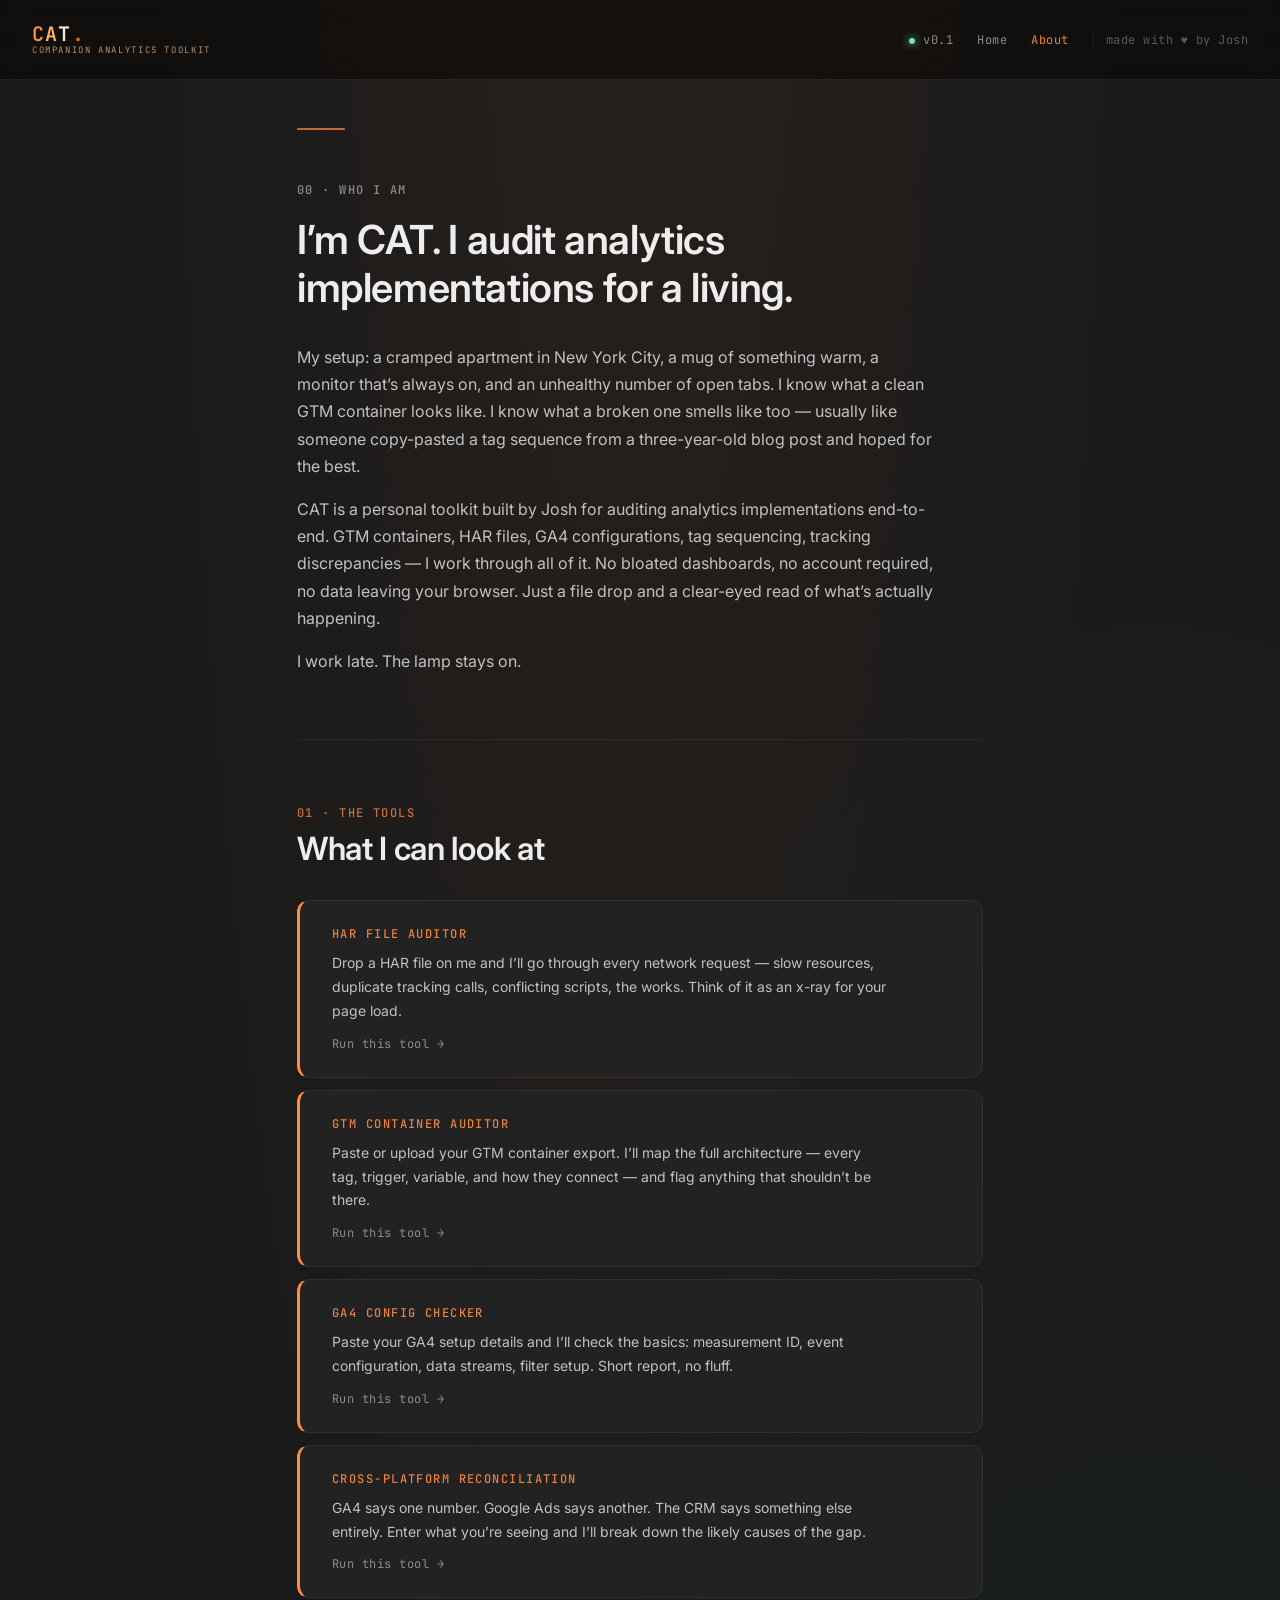
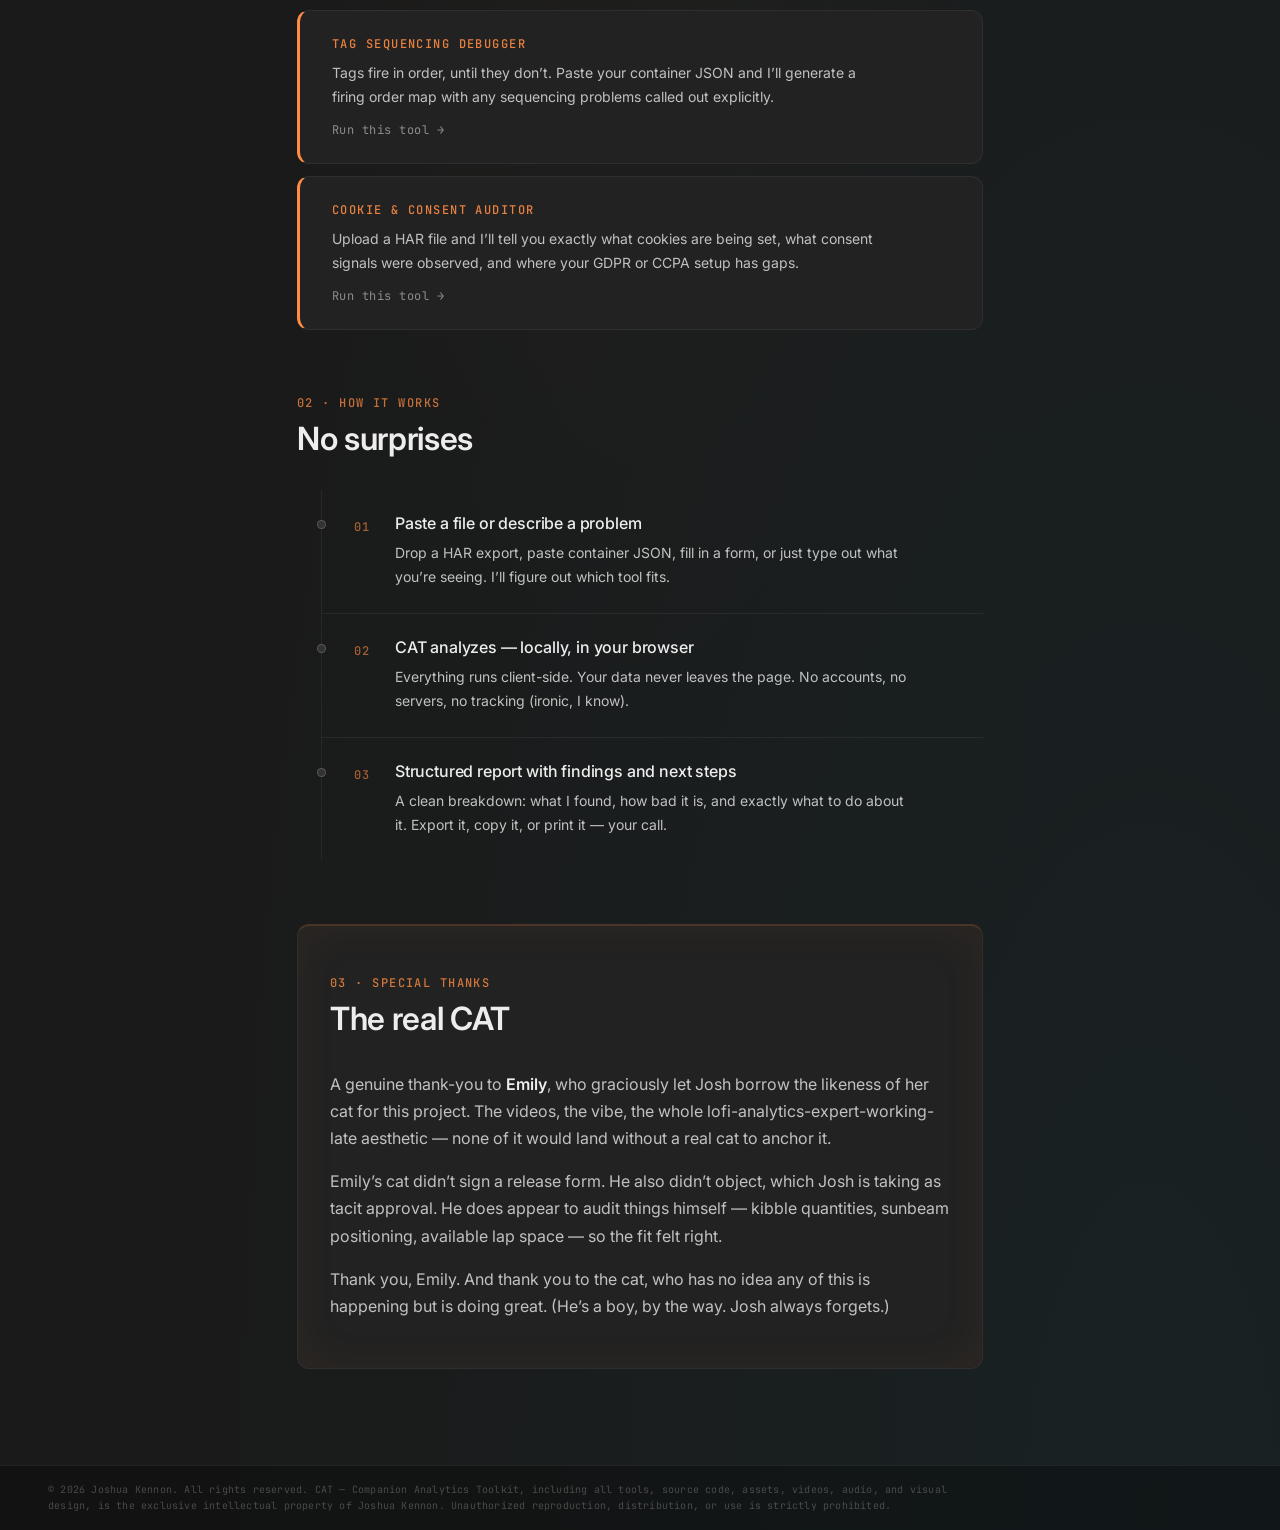
==== commit 978aebe9: "Persist music player through report page; fix CAT's pronouns in about - music-player.js: saves { tra" ====
--- a/about.html
+++ b/about.html
@@ -177,10 +177,10 @@
                 A genuine thank-you to <strong>Emily</strong>, who graciously let Josh borrow the likeness of her cat for this project. The videos, the vibe, the whole lofi-analytics-expert-working-late aesthetic — none of it would land without a real cat to anchor it.
               </p>
               <p>
-                Emily&rsquo;s cat didn&rsquo;t sign a release form. She also didn&rsquo;t object, which Josh is taking as tacit approval. She does appear to audit things herself — kibble quantities, sunbeam positioning, available lap space — so the fit felt right.
+                Emily&rsquo;s cat didn&rsquo;t sign a release form. He also didn&rsquo;t object, which Josh is taking as tacit approval. He does appear to audit things himself — kibble quantities, sunbeam positioning, available lap space — so the fit felt right.
               </p>
               <p>
-                Thank you, Emily. And thank you to the cat, who has no idea any of this is happening but is doing great.
+                Thank you, Emily. And thank you to the cat, who has no idea any of this is happening but is doing great. (He&rsquo;s a boy, by the way. Josh always forgets.)
               </p>
             </div>
           </section>
--- a/styles/components.css
+++ b/styles/components.css
@@ -540,6 +540,19 @@
   border-color: var(--accent-orange);
   color: var(--text-primary);
   background: var(--accent-orange-soft);
+}
+
+/* Sample-file chip — accented, stands out from regular example chips */
+.chip--sample {
+  border-color: var(--accent-orange);
+  color: var(--accent-orange);
+  background: var(--accent-orange-soft);
+  font-weight: 500;
+}
+
+.chip--sample:hover {
+  background: var(--accent-orange);
+  color: #fff;
 }
 
 /* ---------- Cat container ---------- */
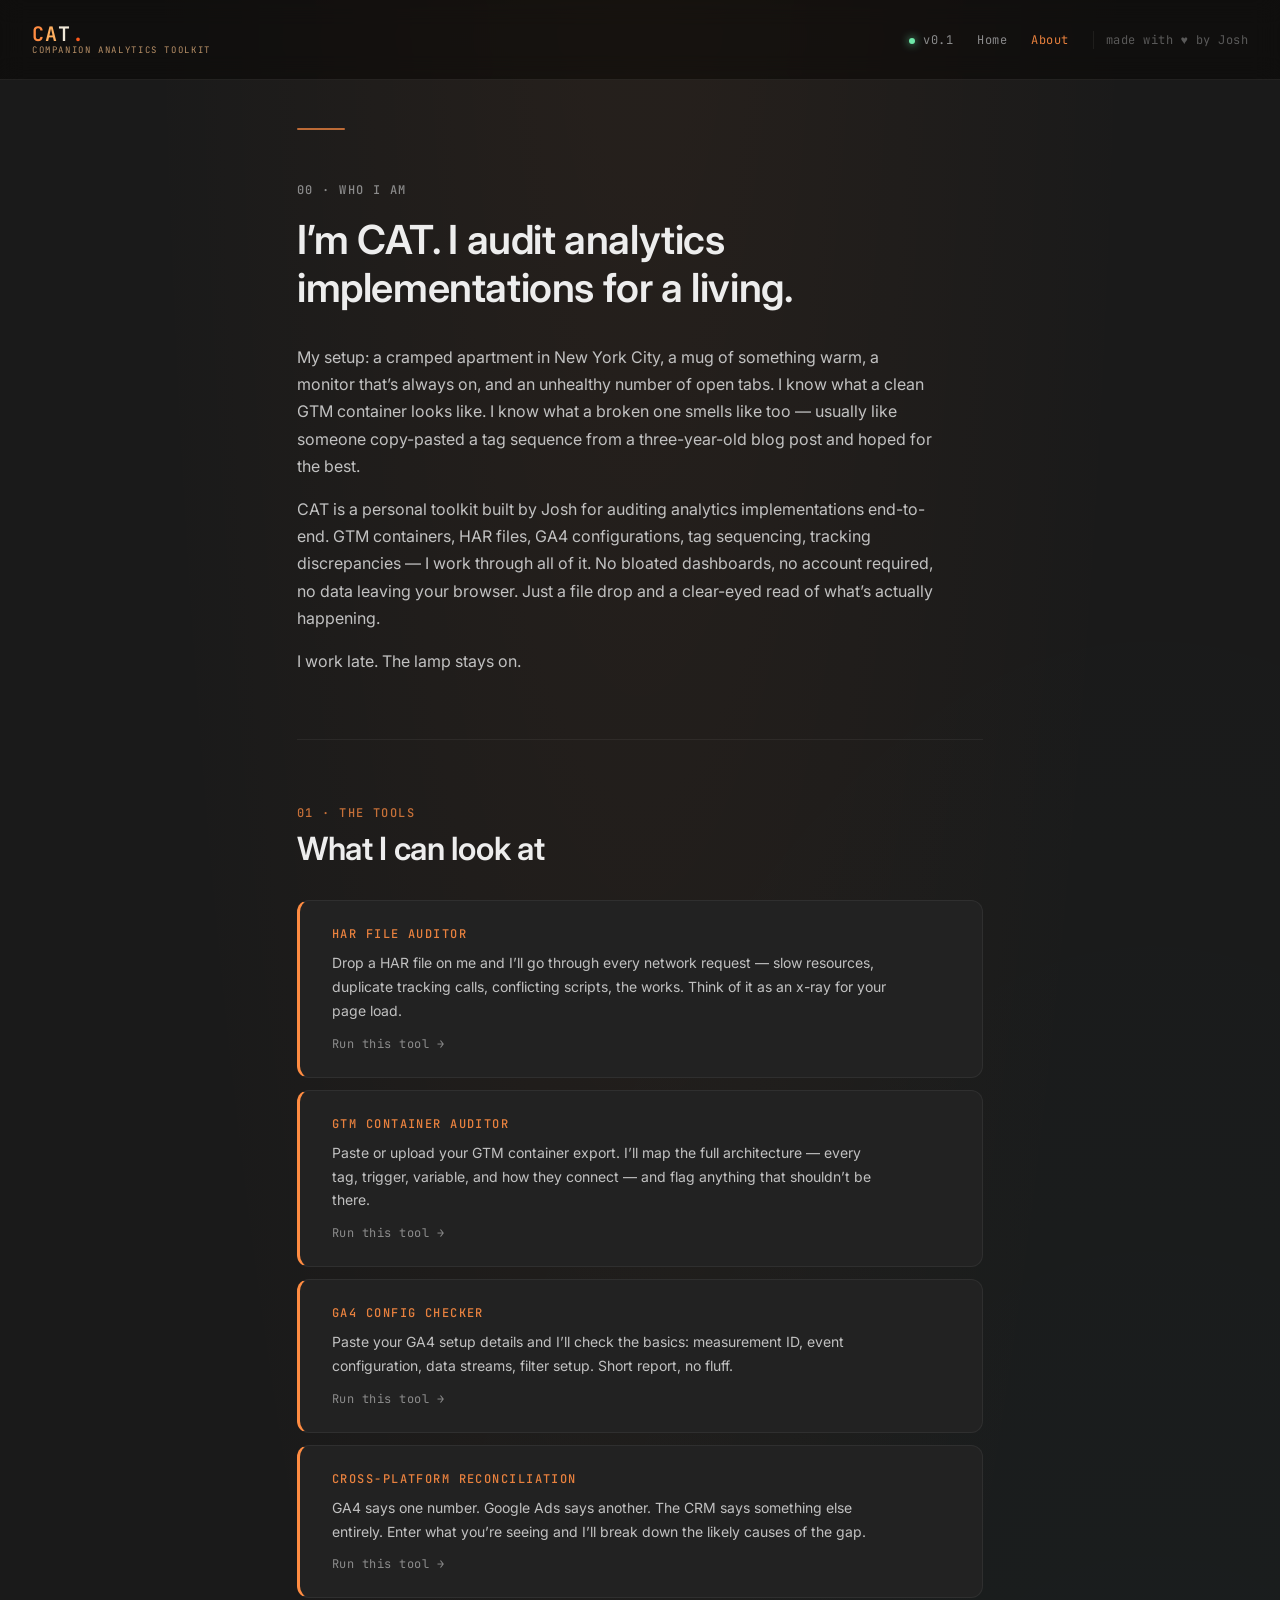
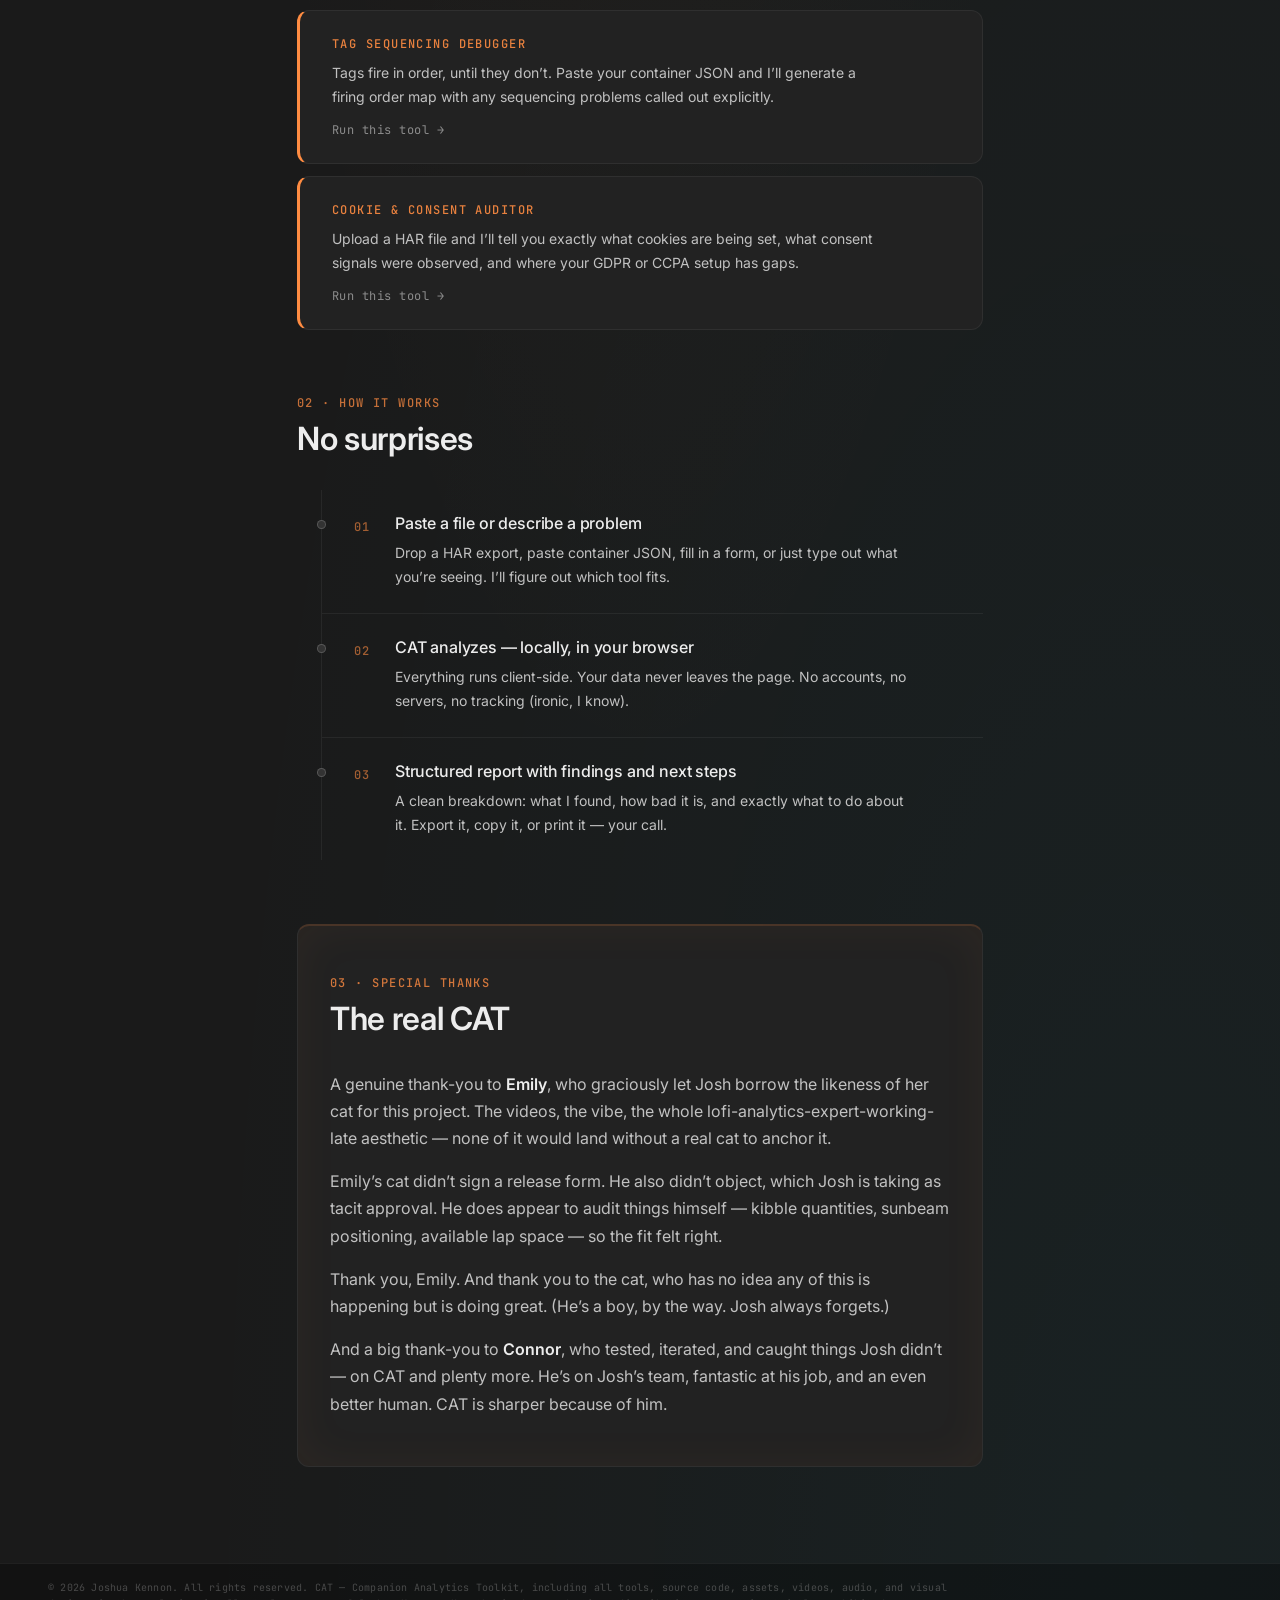
==== commit f146c74d: "Thank Connor in the Special Thanks section He tested, iterated, and caught plenty. On the team and j" ====
--- a/about.html
+++ b/about.html
@@ -14,11 +14,13 @@
       href="https://fonts.googleapis.com/css2?family=Inter:wght@400;500;600&family=JetBrains+Mono:wght@400;500&display=swap"
       rel="stylesheet"
     />
+    <link rel="icon" type="image/svg+xml" href="./favicon.svg"/>
     <link rel="stylesheet" href="./styles/tokens.css" />
     <link rel="stylesheet" href="./styles/base.css" />
     <link rel="stylesheet" href="./styles/components.css" />
     <link rel="stylesheet" href="./styles/report.css" />
     <link rel="stylesheet" href="./styles/about.css" />
+    <link rel="stylesheet" href="./styles/responsive.css" />
   </head>
   <body class="about-page">
     <div class="app-shell">
@@ -182,12 +184,20 @@
               <p>
                 Thank you, Emily. And thank you to the cat, who has no idea any of this is happening but is doing great. (He&rsquo;s a boy, by the way. Josh always forgets.)
               </p>
+              <p>
+                And a big thank-you to <strong>Connor</strong>, who tested, iterated, and caught things Josh didn&rsquo;t — on CAT and plenty more. He&rsquo;s on Josh&rsquo;s team, fantastic at his job, and an even better human. CAT is sharper because of him.
+              </p>
             </div>
           </section>
 
         </article>
       </div>
     </div>
+
+    <script type="module">
+      import { mountMusicPlayer } from "./scripts/music-player.js";
+      mountMusicPlayer(null);
+    </script>
 
     <footer class="legal-footer">
       <p>&copy; 2026 Joshua Kennon. All rights reserved. CAT — Companion Analytics Toolkit, including all tools, source code, assets, videos, audio, and visual design, is the exclusive intellectual property of Joshua Kennon. Unauthorized reproduction, distribution, or use is strictly prohibited.</p>
--- a/styles/components.css
+++ b/styles/components.css
@@ -267,27 +267,43 @@
   padding: var(--space-1) var(--space-3);
 }
 
+/* Open the menu UPWARD so it doesn't get clipped by the app-shell
+ * (overflow:hidden, height:100vh) when the toolbar sits near the
+ * bottom of the monitor. There's always room above the composer. */
 .monitor-composer .tool-select__menu {
-  min-width: 200px;
-  max-height: 220px;
+  top: auto;
+  bottom: calc(100% + var(--space-2));
+  min-width: 260px;
+  max-width: 320px;
+  max-height: 260px;
   overflow-y: auto;
+  padding: var(--space-1);
+  transform: translateY(4px);
+}
+
+.monitor-composer .tool-select__menu[data-open="true"] {
+  transform: translateY(0);
 }
 
 .monitor-composer .tool-select__option {
-  padding: 5px var(--space-2);
+  padding: 4px var(--space-2);
   gap: 1px;
 }
 
 .monitor-composer .tool-select__option-name {
+  font-size: 11px;
+  line-height: 1.15;
+}
+
+.monitor-composer .tool-select__option-desc {
   font-size: 10px;
-}
-
-.monitor-composer .tool-select__option-desc {
-  font-size: 9px;
-  white-space: nowrap;
+  line-height: 1.25;
+  white-space: normal;
+  max-width: none;
+  display: -webkit-box;
+  -webkit-line-clamp: 2;
+  -webkit-box-orient: vertical;
   overflow: hidden;
-  text-overflow: ellipsis;
-  max-width: 240px;
 }
 
 /* Suggestions inside the monitor screen */
@@ -404,6 +420,160 @@
 
 .composer__submit:hover .composer__submit-arrow {
   transform: translateX(2px);
+}
+
+/* Composer toolbar: tool select + attach + context buttons */
+.composer__toolbar {
+  display: flex;
+  flex-wrap: wrap;
+  align-items: center;
+  gap: var(--space-2);
+}
+
+.composer__ghost {
+  display: inline-flex;
+  align-items: center;
+  gap: var(--space-2);
+  background: transparent;
+  border: 1px solid var(--border-default);
+  color: var(--text-secondary);
+  font-family: var(--font-mono);
+  font-size: var(--fs-xs);
+  letter-spacing: var(--tracking-wide);
+  text-transform: uppercase;
+  padding: var(--space-2) var(--space-3);
+  border-radius: var(--radius-pill);
+  cursor: pointer;
+  transition: border-color var(--dur-fast) var(--ease-out),
+    color var(--dur-fast) var(--ease-out),
+    background var(--dur-fast) var(--ease-out);
+}
+
+.composer__ghost:hover {
+  border-color: var(--accent-orange);
+  color: var(--text-primary);
+  background: var(--accent-orange-soft);
+}
+
+.composer__ghost[aria-expanded="true"],
+.composer__ghost.is-active {
+  border-color: var(--accent-blue);
+  color: var(--text-primary);
+  background: var(--accent-blue-soft);
+}
+
+.composer__ghost.has-value {
+  border-color: var(--accent-orange);
+  color: var(--text-primary);
+}
+
+.composer__ghost-icon {
+  width: 14px;
+  height: 14px;
+  flex-shrink: 0;
+}
+
+/* Attachment chip rack */
+.composer__attachments {
+  display: flex;
+  flex-wrap: wrap;
+  gap: var(--space-2);
+}
+
+.composer__chip {
+  display: inline-flex;
+  align-items: center;
+  gap: var(--space-2);
+  background: var(--surface-2);
+  border: 1px solid var(--border-default);
+  border-radius: var(--radius-pill);
+  padding: 2px var(--space-2) 2px var(--space-3);
+  font-family: var(--font-mono);
+  font-size: var(--fs-xs);
+  color: var(--text-secondary);
+  max-width: 100%;
+}
+
+.composer__chip--primary {
+  border-color: var(--accent-orange);
+  color: var(--text-primary);
+  background: var(--accent-orange-soft);
+}
+
+.composer__chip--context {
+  border-color: var(--border-strong);
+}
+
+.composer__chip-role {
+  font-size: 10px;
+  letter-spacing: var(--tracking-caps);
+  text-transform: uppercase;
+  color: var(--text-muted);
+}
+
+.composer__chip--primary .composer__chip-role {
+  color: var(--accent-orange);
+}
+
+.composer__chip-name {
+  overflow: hidden;
+  text-overflow: ellipsis;
+  white-space: nowrap;
+  max-width: 180px;
+}
+
+.composer__chip-size {
+  color: var(--text-muted);
+  font-size: 10px;
+}
+
+.composer__chip-remove {
+  background: transparent;
+  border: 0;
+  color: var(--text-muted);
+  cursor: pointer;
+  font-size: var(--fs-md);
+  line-height: 1;
+  padding: 0 2px;
+  border-radius: 50%;
+  transition: color var(--dur-fast) var(--ease-out),
+    background var(--dur-fast) var(--ease-out);
+}
+
+.composer__chip-remove:hover {
+  color: var(--text-primary);
+  background: rgba(255, 255, 255, 0.08);
+}
+
+/* Monitor-scaled variants */
+.monitor-composer .composer__toolbar {
+  gap: var(--space-1);
+}
+
+.monitor-composer .composer__ghost {
+  font-size: 10px;
+  padding: 3px var(--space-2);
+}
+
+.monitor-composer .composer__ghost-icon {
+  width: 11px;
+  height: 11px;
+}
+
+.monitor-composer .composer__chip {
+  font-size: 10px;
+  padding: 1px var(--space-2) 1px var(--space-2);
+}
+
+.monitor-composer .composer__chip-name {
+  max-width: 120px;
+}
+
+/* Let the unified input feel like it has room for multi-line context */
+.monitor-composer .composer__input {
+  min-height: 48px;
+  max-height: 120px;
+  line-height: 1.35;
 }
 
 /* Dropdown */
@@ -956,6 +1126,49 @@
   font-size: var(--fs-sm);
   padding: var(--space-2) 0;
   border-bottom: 1px solid var(--border-subtle);
+}
+
+/* Context card */
+.tool-result__card--context {
+  border-left: 3px solid var(--accent-blue);
+}
+
+.tool-result__ctx-list {
+  display: grid;
+  gap: var(--space-3);
+}
+
+.tool-result__ctx-row {
+  display: grid;
+  grid-template-columns: 120px 1fr;
+  gap: var(--space-3);
+  align-items: baseline;
+}
+
+.tool-result__ctx-label {
+  font-family: var(--font-mono);
+  font-size: var(--fs-xs);
+  color: var(--text-muted);
+  text-transform: uppercase;
+  letter-spacing: var(--tracking-caps);
+}
+
+.tool-result__ctx-val {
+  font-size: var(--fs-sm);
+  color: var(--text-secondary);
+  white-space: pre-wrap;
+  word-break: break-word;
+}
+
+.tool-result__ctx-val em {
+  color: var(--text-muted);
+  font-style: normal;
+  font-family: var(--font-mono);
+  font-size: var(--fs-xs);
+}
+
+@media (max-width: 600px) {
+  .tool-result__ctx-row { grid-template-columns: 1fr; }
 }
 
 /* Pass state */
--- a/styles/responsive.css
+++ b/styles/responsive.css
@@ -0,0 +1,389 @@
+/* CAT — Responsive overrides (Phase 1)
+ *
+ * Scope: every rule lives inside @media (max-width: 1023px) so the shipped
+ * desktop cascade at >=1024px is unchanged. This file is imported last on
+ * index.html, report.html, and about.html.
+ *
+ * Tiers:
+ *   .tablet   -> 641–1023px  (outer @media (max-width: 1023px))
+ *   .mobile   -> <= 640px    (nested @media (max-width: 640px))
+ *   .touch    -> any width, (hover:none) and (pointer:coarse)
+ */
+
+
+/* ─────────────────────────────────────────────────────────────────────────
+ * TABLET + MOBILE (<= 1023px)
+ * ────────────────────────────────────────────────────────────────────────── */
+@media (max-width: 1023px) {
+
+  /* Slightly looser composer on tablet so the textarea and dropdown breathe. */
+  .monitor-composer .composer__input {
+    max-height: 96px;
+  }
+
+  /* Tablet chat panel keeps the floating look but gets some room. */
+  .cat-chat__panel {
+    width: min(420px, 42vw);
+  }
+
+  /* Report finding card: allow the tag to wrap under the body at narrow
+   * widths instead of squeezing the title into 3 words. */
+  .finding {
+    grid-template-columns: 1fr;
+  }
+  .finding__tag {
+    justify-self: flex-start;
+  }
+}
+
+
+/* ─────────────────────────────────────────────────────────────────────────
+ * MOBILE (<= 640px)
+ * ────────────────────────────────────────────────────────────────────────── */
+@media (max-width: 640px) {
+
+  /* ── App shell ─────────────────────────────────────────────────────────
+   * Desktop pins the shell to 100vh with overflow:hidden so the scene can
+   * fill the viewport. On phones that traps the iOS keyboard and hides the
+   * submit button. Unlock it. */
+  .app-shell {
+    height: auto;
+    min-height: 100dvh;
+    min-height: 100vh; /* fallback for browsers without dvh */
+    overflow: visible;
+  }
+
+  /* ── Header ───────────────────────────────────────────────────────────── */
+  .app-header {
+    padding: var(--space-3) var(--space-4);
+    gap: var(--space-3);
+  }
+  .app-header .header-meta {
+    gap: var(--space-3);
+    flex-wrap: wrap;
+    font-size: 10px;
+  }
+  /* Legal footer is noisy on small screens; keep it available but compact. */
+  .app-header .header-credit,
+  .wordmark__tagline {
+    display: none;
+  }
+
+  /* ── Hero: scene hidden, monitor UI unwrapped ─────────────────────────── */
+  .hero {
+    min-height: auto;
+    padding: var(--space-5) var(--space-4) var(--space-6);
+    justify-content: flex-start;
+    align-items: stretch;
+    isolation: auto;
+  }
+
+  /* Kill the zoom-in when composer is focused (there is no scene to zoom). */
+  .hero--engaged {
+    transform: none !important;
+  }
+
+  /* Drop the scene, bezel, and cat. They're tuned for the desktop aspect
+   * ratio and collapse to a sliver on phones. */
+  .scene-wrapper,
+  .hero__monitor-face,
+  .hero__cat {
+    display: none !important;
+  }
+
+  /* Take the monitor UI out of absolute positioning and let it flow as a
+   * normal block. The inner terminal look (dark bg + inner glow) is kept. */
+  .hero__monitor-ui {
+    position: static !important;
+    inset: auto !important;
+    width: 100% !important;
+    height: auto !important;
+    max-width: 560px;
+    margin: 0 auto;
+    padding: var(--space-4) var(--space-4) var(--space-3);
+    border-radius: 12px;
+    overflow: visible !important;
+  }
+
+  /* ── Composer (monitor variant) ──────────────────────────────────────── */
+  /* 16px minimum prevents iOS Safari from auto-zooming on focus. */
+  .monitor-composer .composer__input {
+    font-size: 16px;
+    min-height: 64px;
+    max-height: 200px;
+    line-height: 1.4;
+  }
+
+  /* The submit button is small on desktop for the monitor look — bump it. */
+  .monitor-composer .composer__submit {
+    padding: 0 var(--space-4);
+    font-size: 12px;
+    min-height: 44px;
+  }
+
+  /* Toolbar: let buttons wrap freely and sit comfortably at tap size. */
+  .monitor-composer .composer__toolbar {
+    gap: var(--space-2);
+  }
+  .monitor-composer .composer__ghost {
+    font-size: 12px;
+    padding: var(--space-2) var(--space-3);
+    min-height: 40px;
+  }
+  .monitor-composer .composer__ghost-icon {
+    width: 14px;
+    height: 14px;
+  }
+
+  /* Tool dropdown: flip back to opening DOWNWARD on mobile (the app-shell
+   * is no longer overflow:hidden, so we don't need the upward trick), and
+   * make the menu fill the available width so it's always readable. */
+  .monitor-composer .tool-select__trigger {
+    font-size: 12px;
+    padding: var(--space-2) var(--space-3);
+    min-height: 40px;
+  }
+  .monitor-composer .tool-select__menu {
+    top: calc(100% + var(--space-2));
+    bottom: auto;
+    left: 0;
+    right: 0;
+    min-width: 0;
+    max-width: none;
+    width: 100%;
+    max-height: 50vh;
+    padding: var(--space-2);
+    transform: translateY(-4px);
+  }
+  .monitor-composer .tool-select__menu[data-open="true"] {
+    transform: translateY(0);
+  }
+  .monitor-composer .tool-select__option {
+    padding: var(--space-3) var(--space-3);
+  }
+  .monitor-composer .tool-select__option-name {
+    font-size: 13px;
+  }
+  .monitor-composer .tool-select__option-desc {
+    font-size: 11px;
+    -webkit-line-clamp: 3; /* more headroom for long descriptions */
+  }
+
+  /* ── Attachment chips ─────────────────────────────────────────────────── */
+  .composer__attachments {
+    gap: var(--space-2);
+  }
+  .monitor-composer .composer__chip {
+    font-size: 11px;
+    padding: 4px var(--space-2);
+  }
+  .monitor-composer .composer__chip-name {
+    max-width: 48vw;
+  }
+
+  /* ── Suggestion chips inside the monitor UI ──────────────────────────── */
+  .monitor-suggestions {
+    gap: var(--space-2);
+  }
+  .monitor-suggestions .chip,
+  .monitor-suggestions .chip--sample {
+    font-size: 12px;
+    padding: 6px var(--space-3);
+  }
+
+  /* ── Legal footer ─────────────────────────────────────────────────────── */
+  .legal-footer {
+    padding: var(--space-4) var(--space-4);
+  }
+  .legal-footer p {
+    line-height: 1.55;
+  }
+
+  /* ── Report page ─────────────────────────────────────────────────────── */
+  .report-layout {
+    display: flex;
+    flex-direction: column;
+    gap: var(--space-4);
+    padding: var(--space-5) var(--space-4) var(--space-7);
+  }
+
+  .report-header {
+    padding-bottom: var(--space-5);
+  }
+  .report-header::before {
+    top: calc(-1 * var(--space-5));
+  }
+  .report-header__title {
+    font-size: clamp(24px, 6vw, var(--fs-3xl, 34px));
+    line-height: 1.15;
+  }
+  .report-header__summary {
+    font-size: var(--fs-sm);
+  }
+
+  .report-section {
+    padding: var(--space-4);
+  }
+  .report-section__head {
+    flex-direction: column;
+    align-items: stretch;
+    gap: var(--space-3);
+  }
+  .report-section__actions {
+    flex-wrap: wrap;
+    align-self: flex-start;
+  }
+  .report-section__title {
+    font-size: var(--fs-lg);
+  }
+
+  /* ── Report sidebar: hide cat, put TOC above article as pill bar ────── */
+  .report-aside {
+    position: static;
+    order: -1;
+    flex-direction: row;
+    gap: var(--space-2);
+    z-index: auto;
+  }
+  .aside-cat {
+    display: none;
+  }
+  .aside-toc {
+    flex-direction: row;
+    padding: var(--space-2);
+    gap: var(--space-1);
+    overflow-x: auto;
+    white-space: nowrap;
+    scrollbar-width: thin;
+    -webkit-overflow-scrolling: touch;
+    width: 100%;
+  }
+  .aside-toc a {
+    padding: var(--space-2) var(--space-3);
+    margin-left: 0;
+    padding-left: var(--space-3);
+    border-left: 0;
+    border-bottom: 2px solid transparent;
+    flex-shrink: 0;
+    font-size: 10px;
+  }
+  .aside-toc a + a {
+    border-top: 0;
+  }
+  .aside-toc a[aria-current="true"] {
+    border-left-color: transparent;
+    border-bottom-color: var(--accent-orange);
+  }
+
+  /* ── Report chat panel -> bottom sheet ────────────────────────────────── */
+  .cat-chat {
+    padding: 0;
+    align-items: flex-end;
+    justify-content: stretch;
+  }
+  .cat-chat__panel {
+    width: 100%;
+    max-width: 100%;
+    height: 85vh;
+    max-height: 85vh;
+    border-radius: 16px 16px 0 0;
+    transform: translateY(100%);
+    opacity: 1;
+    transition:
+      transform 0.32s cubic-bezier(0.34, 1.3, 0.64, 1),
+      opacity 0.22s ease;
+  }
+  .cat-chat--open .cat-chat__panel {
+    transform: translateY(0);
+  }
+  /* Drag-handle dash above the chat header. */
+  .cat-chat__header {
+    position: relative;
+    padding-top: 20px;
+  }
+  .cat-chat__header::before {
+    content: "";
+    position: absolute;
+    top: 7px;
+    left: 50%;
+    transform: translateX(-50%);
+    width: 36px;
+    height: 4px;
+    border-radius: 2px;
+    background: rgba(255, 255, 255, 0.18);
+  }
+  /* Larger inputs inside the chat so they dont trigger iOS zoom. */
+  .cat-chat__setup-input,
+  .cat-chat__input {
+    font-size: 16px;
+  }
+
+  /* When the chat bottom sheet is open, hide the iPod floating player so
+   * it doesnt clash with the sheet controls. :has() is supported across
+   * modern browsers; if unsupported the iPod simply stays visible with a
+   * higher-z-index sheet on top. */
+  body:has(.cat-chat--open) .ipod {
+    display: none !important;
+  }
+
+  /* ── iPod music player: center-bottom, shrink a touch ────────────────── */
+  .ipod {
+    left: 50% !important;
+    right: auto !important;
+    top: auto !important;
+    bottom: calc(var(--space-4) + env(safe-area-inset-bottom, 0px)) !important;
+    transform: translateX(-50%);
+  }
+  .ipod__body {
+    width: 200px;
+    padding: 12px 14px 14px;
+    gap: 10px;
+  }
+
+  /* ── About page: mirror its existing <=600px block into our layer so the
+   *    cascade is consistent, and add a mobile title clamp floor. ─────── */
+  .about-hero__title {
+    font-size: clamp(24px, 6.5vw, 32px);
+  }
+
+  /* Tool result (inline report container on homepage) */
+  .tool-result {
+    padding: var(--space-5) var(--space-4) var(--space-7);
+  }
+}
+
+
+/* ─────────────────────────────────────────────────────────────────────────
+ * TOUCH TAP TARGETS (any width, hover-less pointers)
+ * A second safety net for anyone on a touch-capable laptop/tablet/phone.
+ * Scoped tight to the primary interactive controls so desktop mouse users
+ * at >=1024px with a touchscreen still get comfortable targets.
+ * ────────────────────────────────────────────────────────────────────────── */
+@media (hover: none) and (pointer: coarse) {
+  .icon-button {
+    min-height: 44px;
+    padding: var(--space-2) var(--space-4);
+  }
+  .header-nav-link {
+    padding: var(--space-2) 0;
+  }
+  .tool-select__trigger {
+    min-height: 44px;
+  }
+  .composer__submit {
+    min-height: 44px;
+  }
+  .composer__ghost {
+    min-height: 40px;
+  }
+  .chip,
+  .chip--sample {
+    min-height: 36px;
+  }
+  .cat-chat__close,
+  .cat-chat__setup-btn,
+  .cat-chat__send-btn {
+    min-height: 40px;
+    min-width: 40px;
+  }
+}
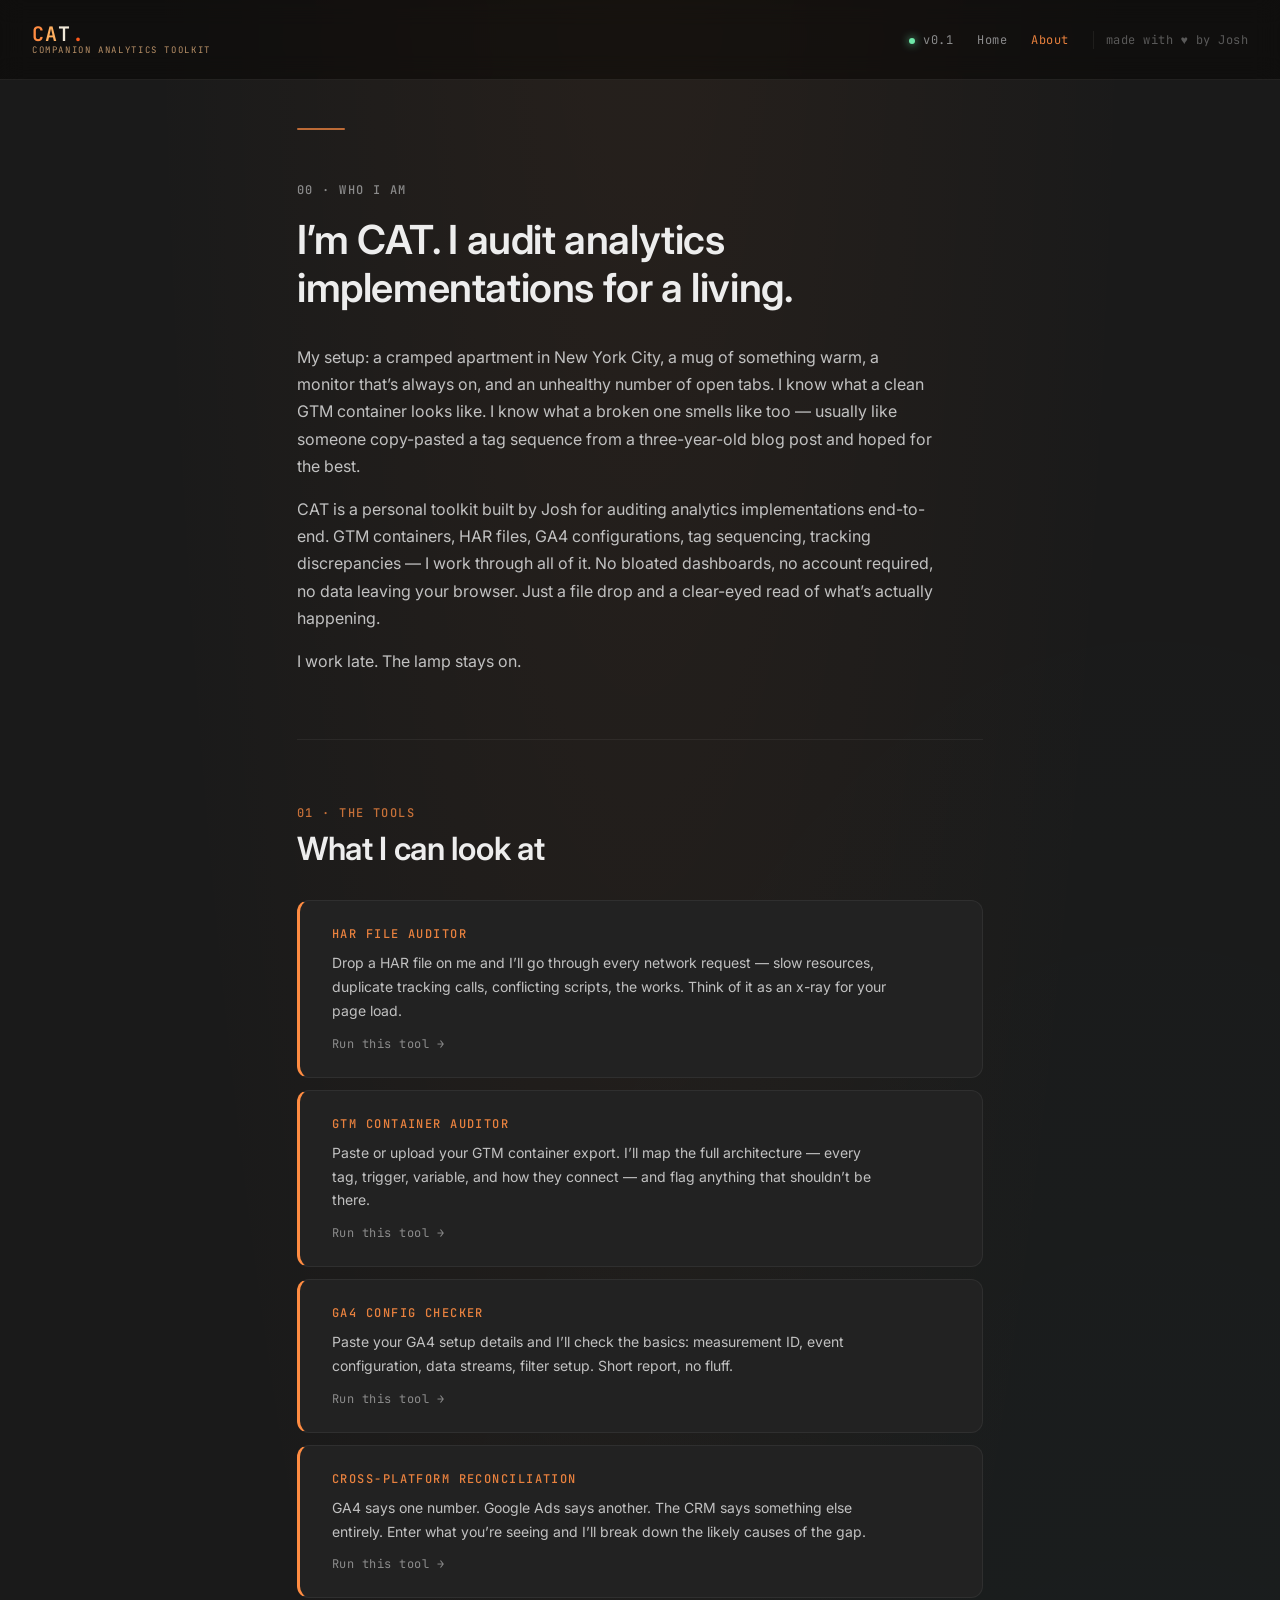
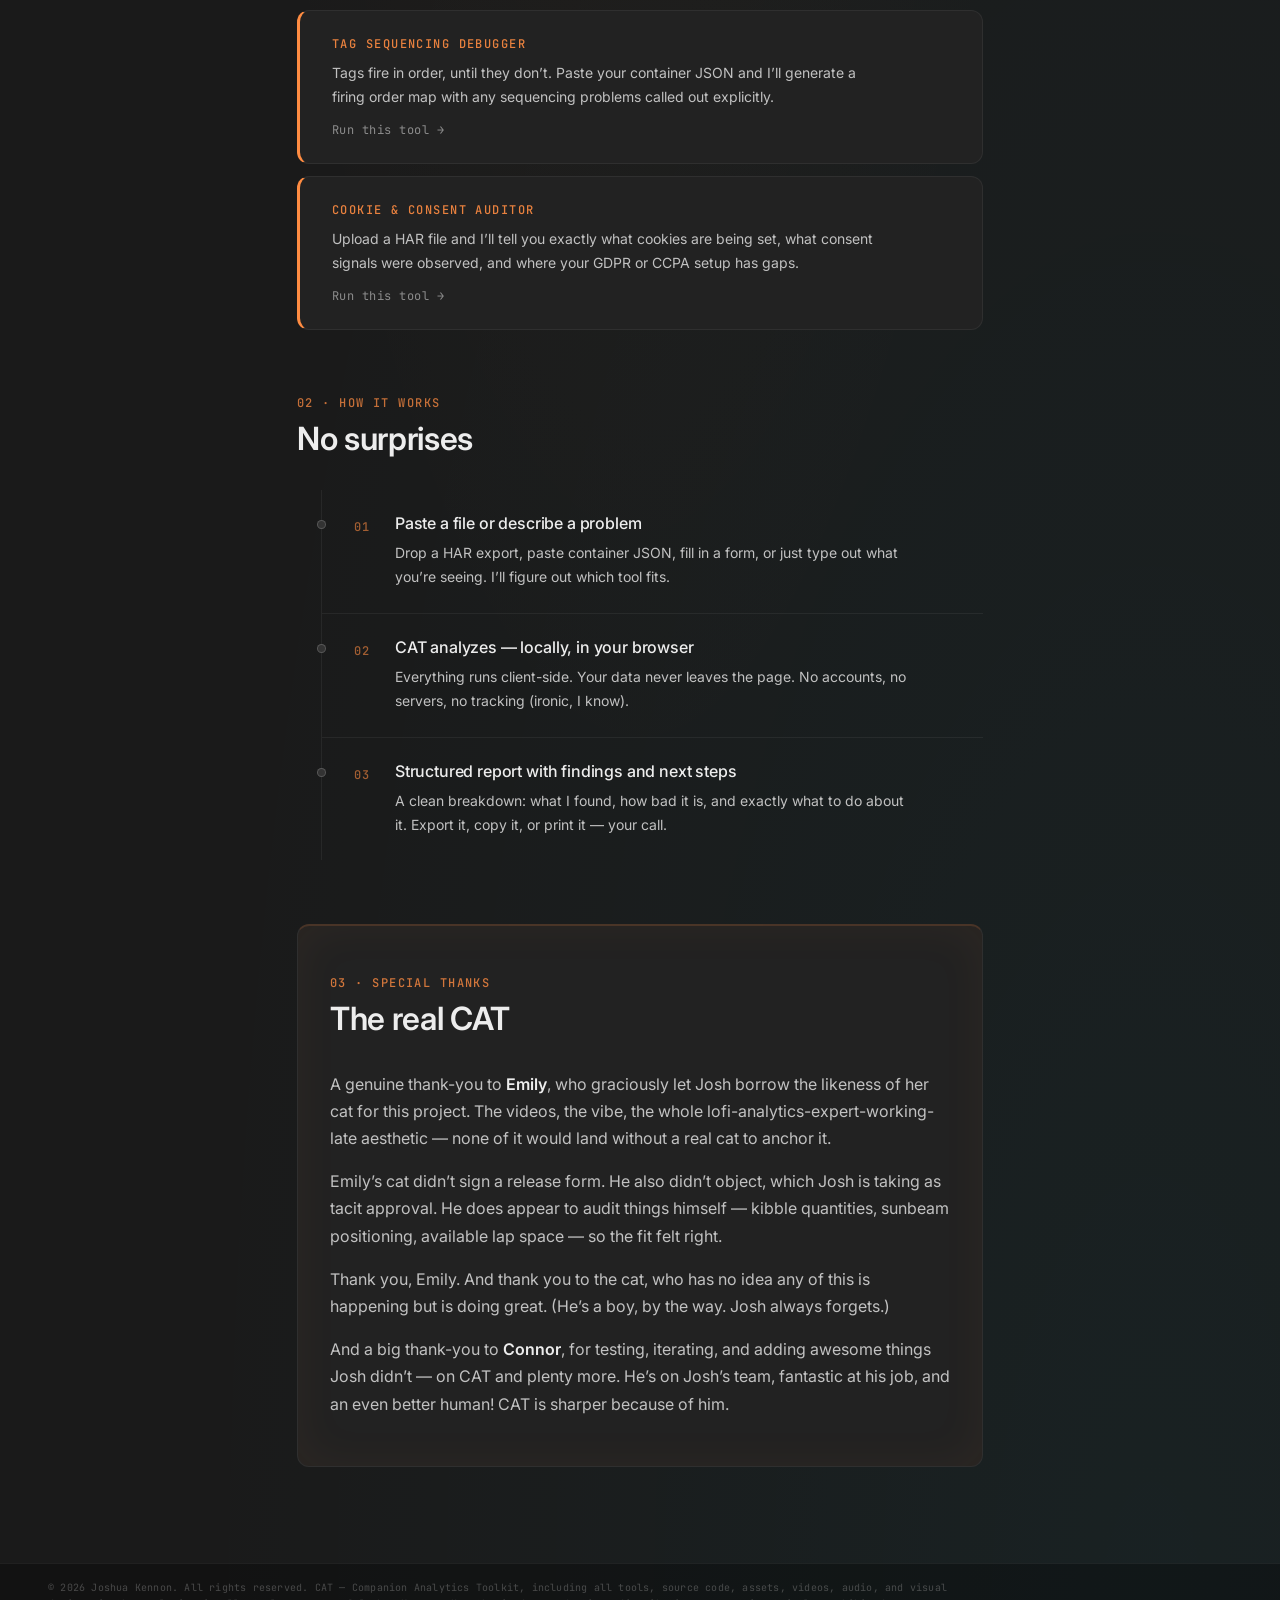
==== commit 6b03d79a: "Revise Connor thank-you wording" ====
--- a/about.html
+++ b/about.html
@@ -185,7 +185,7 @@
                 Thank you, Emily. And thank you to the cat, who has no idea any of this is happening but is doing great. (He&rsquo;s a boy, by the way. Josh always forgets.)
               </p>
               <p>
-                And a big thank-you to <strong>Connor</strong>, who tested, iterated, and caught things Josh didn&rsquo;t — on CAT and plenty more. He&rsquo;s on Josh&rsquo;s team, fantastic at his job, and an even better human. CAT is sharper because of him.
+                And a big thank-you to <strong>Connor</strong>, for testing, iterating, and adding awesome things Josh didn&rsquo;t &mdash; on CAT and plenty more. He&rsquo;s on Josh&rsquo;s team, fantastic at his job, and an even better human! CAT is sharper because of him.
               </p>
             </div>
           </section>
